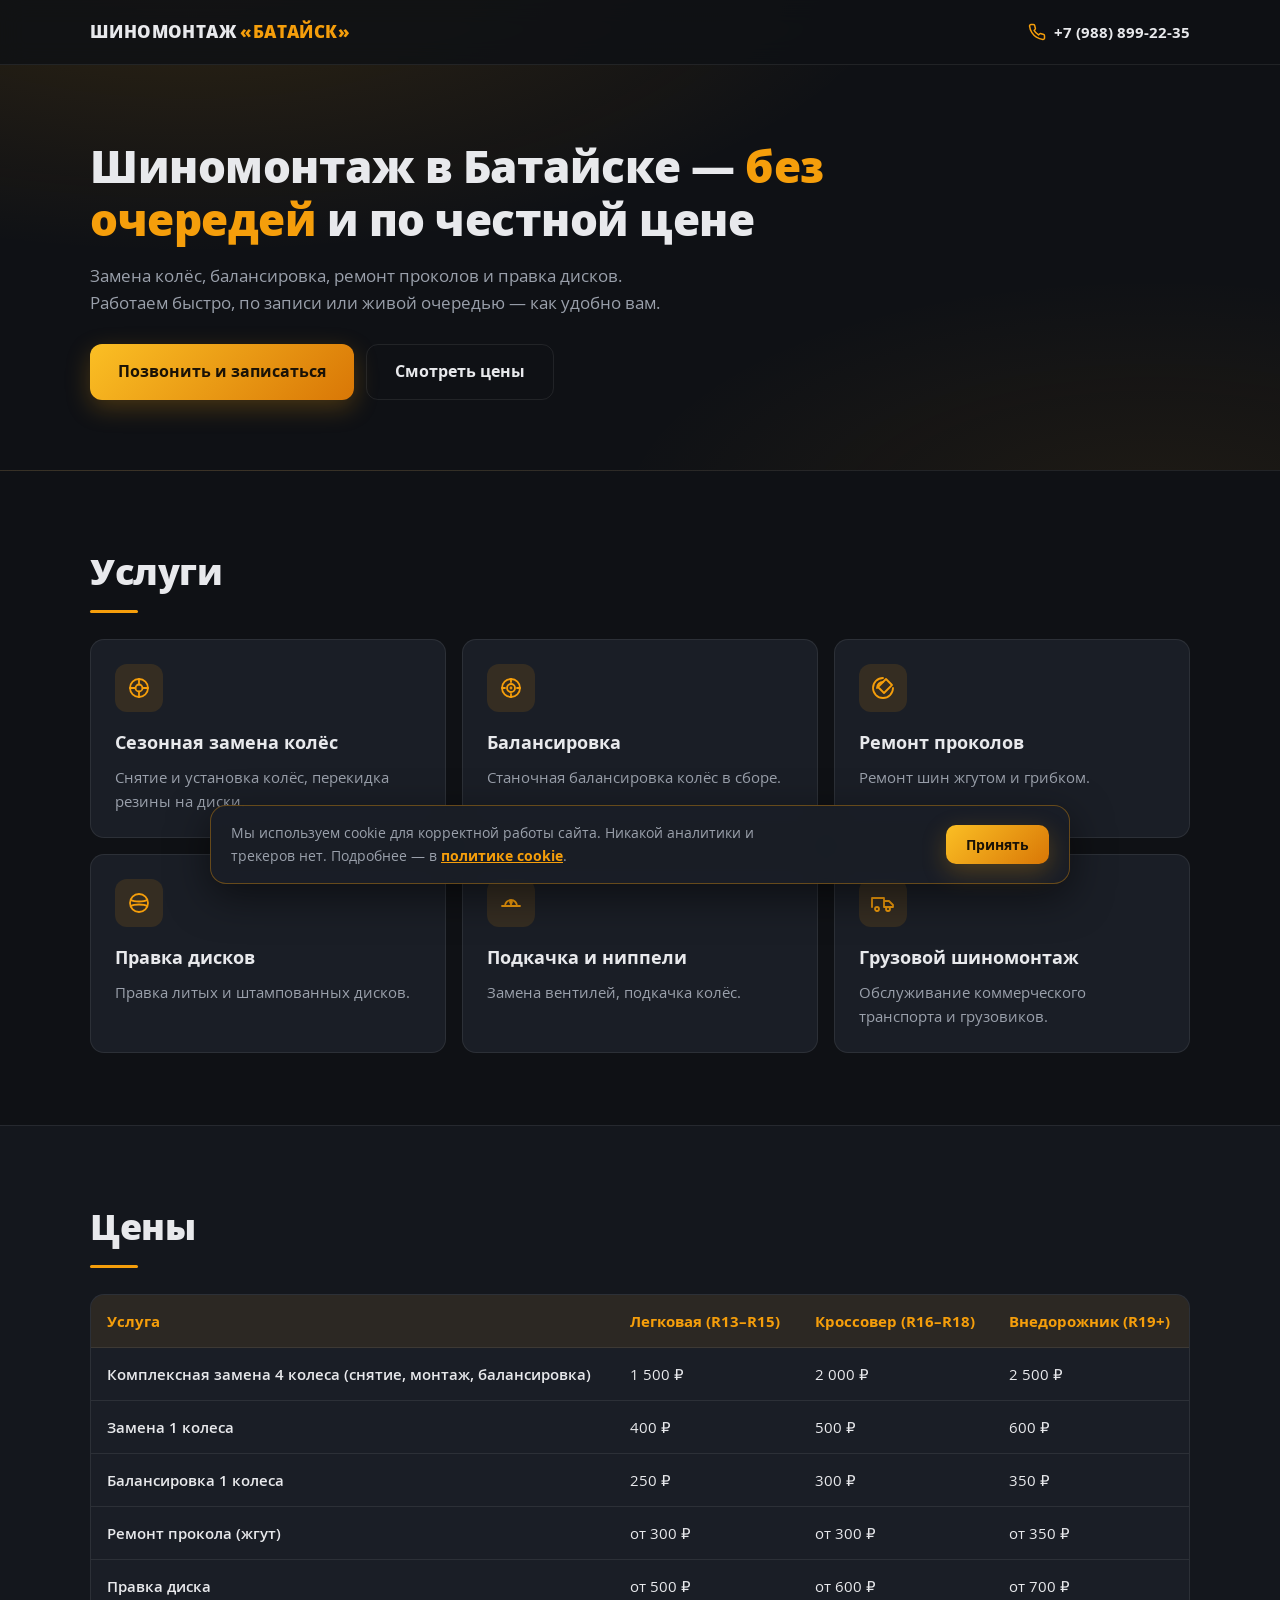
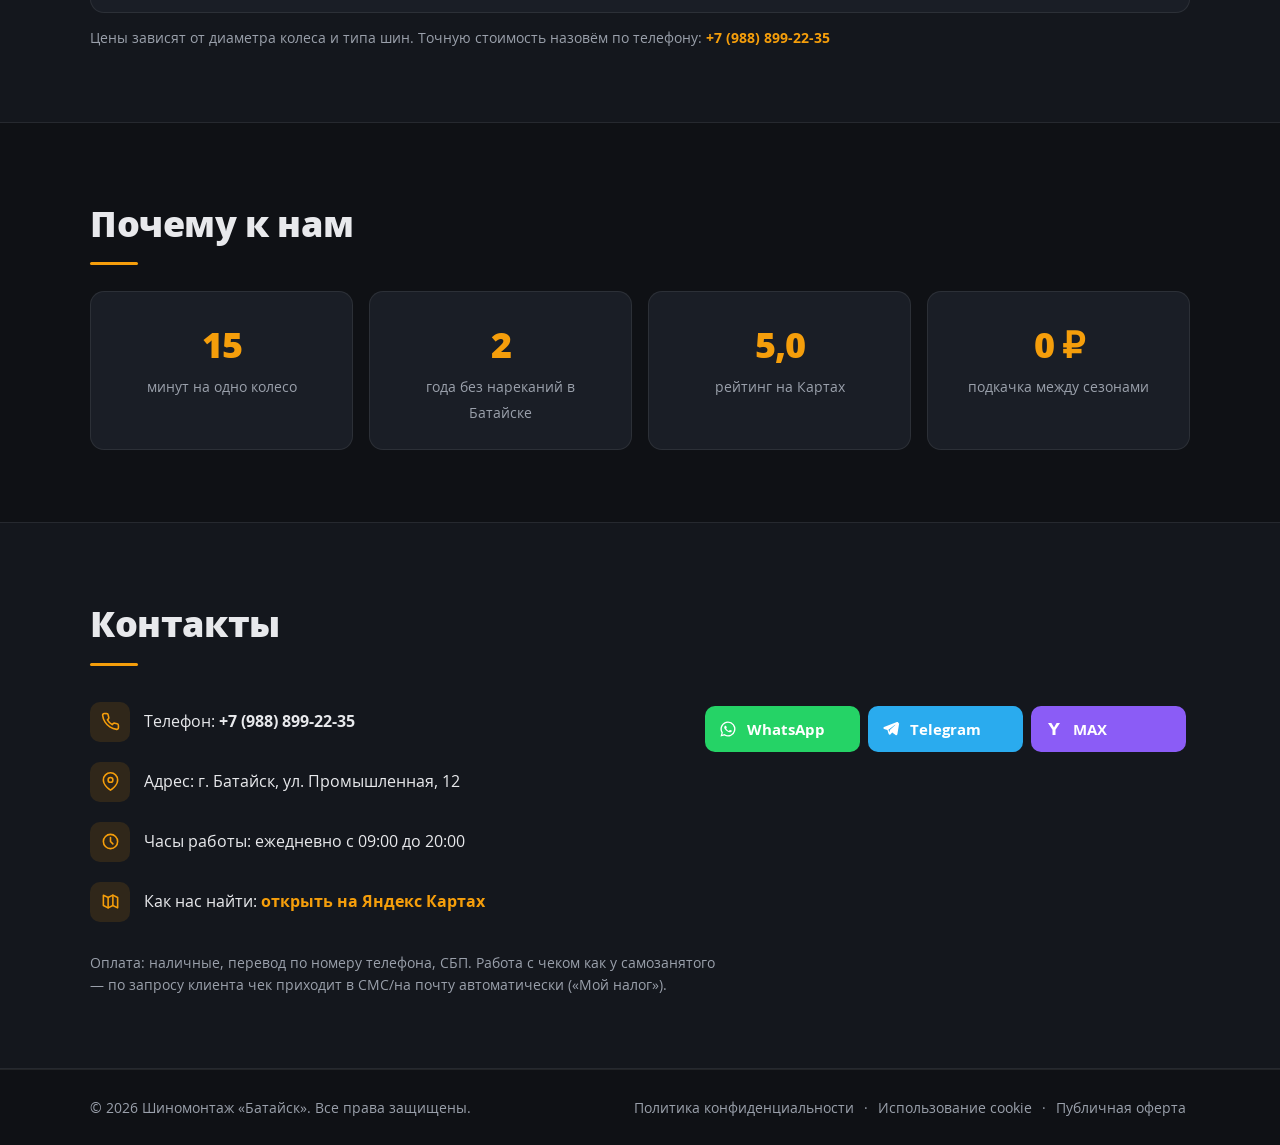
==== index.html @ f0df5c22 "Add files via upload" ====
<!DOCTYPE html>
<html lang="ru">
<head>
<meta charset="UTF-8">
<meta name="viewport" content="width=device-width, initial-scale=1.0">
<meta name="format-detection" content="telephone=no">
<meta name="description" content="Шиномонтаж в Батайске: замена колёс, балансировка, ремонт проколов, правка дисков. Быстро, по записи или живой очередью. +7 (988) 899-22-35">
<title>Шиномонтаж в Батайске — без очередей и по честной цене</title>
<link rel="stylesheet" href="css/style.css">
<link rel="icon" href="img/favicon.svg" type="image/svg+xml">
<link rel="icon" href="img/favicon.ico" sizes="any">
<link rel="apple-touch-icon" href="img/icons/apple-touch-icon.png">
<link rel="manifest" href="site.webmanifest">
<meta name="theme-color" content="#0f1115">
</head>
<body>
<div class="progress" id="progress"></div>

<header class="header">
  <div class="wrap header-inner">
    <button class="burger" id="burger" aria-label="Открыть меню" aria-expanded="false" aria-controls="drawer">
      <span></span><span></span><span></span>
    </button>
    <a class="logo" href="#top">ШИНОМОНТАЖ&nbsp;<span>«БАТАЙСК»</span></a>
    <a class="phone-top" href="tel:+79888992235">
      <svg viewBox="0 0 24 24" width="18" height="18" fill="none" stroke="currentColor" stroke-width="2" stroke-linecap="round" stroke-linejoin="round" aria-hidden="true"><path d="M22 16.92v3a2 2 0 0 1-2.18 2 19.79 19.79 0 0 1-8.63-3.07 19.5 19.5 0 0 1-6-6A19.79 19.79 0 0 1 2.08 4.18 2 2 0 0 1 4.06 2h3a2 2 0 0 1 2 1.72c.13.96.36 1.9.7 2.81a2 2 0 0 1-.45 2.11L8.09 9.91a16 16 0 0 0 6 6l1.27-1.22a2 2 0 0 1 2.11-.45c.91.34 1.85.57 2.81.7A2 2 0 0 1 22 16.92z"/></svg>
      +7 (988) 899-22-35
    </a>
  </div>
</header>

<div class="overlay" id="overlay"></div>
<aside class="drawer" id="drawer" aria-hidden="true">
  <div class="drawer-head">
    <span class="drawer-logo">Меню</span>
    <button class="close-btn" id="closeBtn" aria-label="Закрыть меню">&times;</button>
  </div>
  <nav class="drawer-nav">
    <a href="#services">Услуги</a>
    <a href="#prices">Цены</a>
    <a href="#why">Почему к нам</a>
    <a href="#contacts">Контакты</a>
  </nav>
  <a class="drawer-phone" href="tel:+79888992235">+7 (988) 899-22-35</a>
  <div class="msgr">
    <a class="wa" href="https://wa.me/79888992235" target="_blank" rel="noopener">
      <svg viewBox="0 0 24 24" width="18" height="18" fill="currentColor" aria-hidden="true"><path d="M12 2a10 10 0 0 0-8.6 15.1L2 22l5-1.3A10 10 0 1 0 12 2zm0 18.2c-1.5 0-3-.4-4.3-1.2l-.3-.2-3 .8.8-2.9-.2-.3A8.2 8.2 0 1 1 12 20.2zm4.5-6.1c-.2-.1-1.5-.7-1.7-.8-.2-.1-.4-.1-.5.1-.2.2-.6.8-.8 1-.1.2-.3.2-.5.1a6.7 6.7 0 0 1-3.3-2.9c-.3-.4 0-.5.2-.7l.4-.5c.1-.2.1-.3 0-.5l-.8-1.9c-.2-.5-.4-.4-.6-.4h-.5c-.2 0-.5.1-.7.3-.9.9-1.1 2.2-.2 3.7a12 12 0 0 0 4.5 4.1c1.7.8 2.4.9 3.2.7.5-.1 1.5-.6 1.7-1.2.2-.6.2-1.1.1-1.2 0-.1-.2-.2-.4-.3z"/></svg>
      WhatsApp
    </a>
    <a class="tg" href="https://t.me/username" target="_blank" rel="noopener">
      <svg viewBox="0 0 24 24" width="18" height="18" fill="currentColor" aria-hidden="true"><path d="M21.9 4.4c.3-1.2-.9-2.1-2-1.7L2.7 9.4c-1.2.5-1.1 2.2.1 2.6l4.4 1.4 1.7 5.4c.3 1 1.6 1.3 2.3.5l2.4-2.6 4.5 3.3c.9.7 2.2.2 2.4-.9l2.4-14.7zM8.6 13l8.9-6.7c.2-.1.4.1.2.3l-7.3 6.8-.3 3-1.5-3.4z"/></svg>
      Telegram
    </a>
    <a class="mx" href="https://max.ru/u/XXXXXXXX" target="_blank" rel="noopener">
      <svg viewBox="0 0 24 24" width="18" height="18" fill="currentColor" aria-hidden="true"><path d="M4 4h4.5l3.5 6 3.5-6H20l-6 9v7h-4v-7L4 4z"/></svg>
      MAX
    </a>
  </div>
</aside>

<main id="top">
  <section class="hero">
    <div class="wrap">
      <h1>Шиномонтаж в Батайске — <em>без очередей</em> и по честной цене</h1>
      <p>Замена колёс, балансировка, ремонт проколов и правка дисков. Работаем быстро, по записи или живой очередью — как удобно вам.</p>
      <div class="hero-actions">
        <a class="btn" href="tel:+79888992235">Позвонить и записаться</a>
        <a class="btn btn-ghost" href="#prices">Смотреть цены</a>
      </div>
    </div>
  </section>

  <section class="section" id="services">
    <div class="wrap">
      <h2 class="section-title">Услуги</h2>
      <div class="cards">
        <div class="card reveal">
          <div class="card-icon"><svg viewBox="0 0 24 24" fill="none" stroke="currentColor" stroke-width="1.8" stroke-linecap="round" stroke-linejoin="round"><circle cx="12" cy="12" r="9"/><circle cx="12" cy="12" r="3.5"/><path d="M12 3v5.5M12 15.5V21M3 12h5.5M15.5 12H21"/></svg></div>
          <h3>Сезонная замена колёс</h3>
          <p>Снятие и установка колёс, перекидка резины на диски.</p>
        </div>
        <div class="card reveal">
          <div class="card-icon"><svg viewBox="0 0 24 24" fill="none" stroke="currentColor" stroke-width="1.8" stroke-linecap="round"><circle cx="12" cy="12" r="9"/><circle cx="12" cy="12" r="4"/><circle cx="12" cy="12" r="0.5"/><path d="M12 3v3M12 18v3M3 12h3M18 12h3"/></svg></div>
          <h3>Балансировка</h3>
          <p>Станочная балансировка колёс в сборе.</p>
        </div>
        <div class="card reveal">
          <div class="card-icon"><svg viewBox="0 0 24 24" fill="none" stroke="currentColor" stroke-width="1.8" stroke-linecap="round" stroke-linejoin="round"><path d="M12 2a10 10 0 1 0 10 10"/><path d="M12 6a6 6 0 0 0-6 6"/><path d="M15 3l6 6-8 8-6-6 8-8z"/></svg></div>
          <h3>Ремонт проколов</h3>
          <p>Ремонт шин жгутом и грибком.</p>
        </div>
        <div class="card reveal">
          <div class="card-icon"><svg viewBox="0 0 24 24" fill="none" stroke="currentColor" stroke-width="1.8" stroke-linecap="round" stroke-linejoin="round"><circle cx="12" cy="12" r="9"/><path d="M4 9c3 2 13 2 16 0M4 15c3-2 13-2 16 0"/></svg></div>
          <h3>Правка дисков</h3>
          <p>Правка литых и штампованных дисков.</p>
        </div>
        <div class="card reveal">
          <div class="card-icon"><svg viewBox="0 0 24 24" fill="none" stroke="currentColor" stroke-width="1.8" stroke-linecap="round"><path d="M6 15a6 6 0 1 1 12 0"/><path d="M3 15h18"/><path d="M12 15v-4"/><circle cx="12" cy="11" r="1"/></svg></div>
          <h3>Подкачка и ниппели</h3>
          <p>Замена вентилей, подкачка колёс.</p>
        </div>
        <div class="card reveal">
          <div class="card-icon"><svg viewBox="0 0 24 24" fill="none" stroke="currentColor" stroke-width="1.8" stroke-linecap="round" stroke-linejoin="round"><path d="M1 16V7h12v9M13 10h5l4 4v2h-9"/><circle cx="6" cy="18" r="2"/><circle cx="17" cy="18" r="2"/></svg></div>
          <h3>Грузовой шиномонтаж</h3>
          <p>Обслуживание коммерческого транспорта и грузовиков.</p>
        </div>
      </div>
    </div>
  </section>

  <section class="section section-alt" id="prices">
    <div class="wrap">
      <h2 class="section-title">Цены</h2>
      <div class="table-scroll reveal">
        <table class="price-table">
          <thead>
            <tr><th>Услуга</th><th>Легковая (R13–R15)</th><th>Кроссовер (R16–R18)</th><th>Внедорожник (R19+)</th></tr>
          </thead>
          <tbody>
            <tr><td>Комплексная замена 4 колеса (снятие, монтаж, балансировка)</td><td>1 500 ₽</td><td>2 000 ₽</td><td>2 500 ₽</td></tr>
            <tr><td>Замена 1 колеса</td><td>400 ₽</td><td>500 ₽</td><td>600 ₽</td></tr>
            <tr><td>Балансировка 1 колеса</td><td>250 ₽</td><td>300 ₽</td><td>350 ₽</td></tr>
            <tr><td>Ремонт прокола (жгут)</td><td>от 300 ₽</td><td>от 300 ₽</td><td>от 350 ₽</td></tr>
            <tr><td>Правка диска</td><td>от 500 ₽</td><td>от 600 ₽</td><td>от 700 ₽</td></tr>
          </tbody>
        </table>
      </div>
      <p class="table-note">Цены зависят от диаметра колеса и типа шин. Точную стоимость назовём по телефону: <a href="tel:+79888992235">+7 (988) 899-22-35</a></p>
    </div>
  </section>

  <section class="section" id="why">
    <div class="wrap">
      <h2 class="section-title">Почему к нам</h2>
      <div class="stats">
        <div class="stat reveal"><b>15</b><span>минут на одно колесо</span></div>
        <div class="stat reveal"><b>2</b><span>года без нареканий в Батайске</span></div>
        <div class="stat reveal"><b>5,0</b><span>рейтинг на Картах</span></div>
        <div class="stat reveal"><b>0 ₽</b><span>подкачка между сезонами</span></div>
      </div>
    </div>
  </section>

  <section class="section section-alt" id="contacts">
    <div class="wrap">
      <h2 class="section-title">Контакты</h2>
      <div class="contact-grid">
        <ul class="contact-list reveal">
          <li>
            <span class="ci"><svg viewBox="0 0 24 24" fill="none" stroke="currentColor" stroke-width="2" stroke-linecap="round" stroke-linejoin="round"><path d="M22 16.92v3a2 2 0 0 1-2.18 2 19.79 19.79 0 0 1-8.63-3.07 19.5 19.5 0 0 1-6-6A19.79 19.79 0 0 1 2.08 4.18 2 2 0 0 1 4.06 2h3a2 2 0 0 1 2 1.72c.13.96.36 1.9.7 2.81a2 2 0 0 1-.45 2.11L8.09 9.91a16 16 0 0 0 6 6l1.27-1.22a2 2 0 0 1 2.11-.45c.91.34 1.85.57 2.81.7A2 2 0 0 1 22 16.92z"/></svg></span>
            <span>Телефон: <a href="tel:+79888992235"><b>+7 (988) 899-22-35</b></a></span>
          </li>
          <li>
            <span class="ci"><svg viewBox="0 0 24 24" fill="none" stroke="currentColor" stroke-width="2" stroke-linecap="round" stroke-linejoin="round"><path d="M21 10c0 7-9 13-9 13S3 17 3 10a9 9 0 0 1 18 0z"/><circle cx="12" cy="10" r="3"/></svg></span>
            <span>Адрес: г. Батайск, ул. Промышленная, 12</span>
          </li>
          <li>
            <span class="ci"><svg viewBox="0 0 24 24" fill="none" stroke="currentColor" stroke-width="2" stroke-linecap="round" stroke-linejoin="round"><circle cx="12" cy="12" r="9"/><path d="M12 7v5l3 3"/></svg></span>
            <span>Часы работы: ежедневно с 09:00 до 20:00</span>
          </li>
          <li>
            <span class="ci"><svg viewBox="0 0 24 24" fill="none" stroke="currentColor" stroke-width="2" stroke-linecap="round" stroke-linejoin="round"><path d="M9 20l-6-3V4l6 3 6-3 6 3v13l-6-3-6 3z"/><path d="M9 7v13M15 4v13"/></svg></span>
            <span>Как нас найти: <a class="link" href="https://yandex.ru/maps/-/CXvh784Z" target="_blank" rel="noopener">открыть на Яндекс Картах</a></span>
          </li>
        </ul>
        <div class="msgr msgr-contacts reveal">
          <a class="wa" href="https://wa.me/79888992235" target="_blank" rel="noopener">
            <svg viewBox="0 0 24 24" width="18" height="18" fill="currentColor" aria-hidden="true"><path d="M12 2a10 10 0 0 0-8.6 15.1L2 22l5-1.3A10 10 0 1 0 12 2zm0 18.2c-1.5 0-3-.4-4.3-1.2l-.3-.2-3 .8.8-2.9-.2-.3A8.2 8.2 0 1 1 12 20.2zm4.5-6.1c-.2-.1-1.5-.7-1.7-.8-.2-.1-.4-.1-.5.1-.2.2-.6.8-.8 1-.1.2-.3.2-.5.1a6.7 6.7 0 0 1-3.3-2.9c-.3-.4 0-.5.2-.7l.4-.5c.1-.2.1-.3 0-.5l-.8-1.9c-.2-.5-.4-.4-.6-.4h-.5c-.2 0-.5.1-.7.3-.9.9-1.1 2.2-.2 3.7a12 12 0 0 0 4.5 4.1c1.7.8 2.4.9 3.2.7.5-.1 1.5-.6 1.7-1.2.2-.6.2-1.1.1-1.2 0-.1-.2-.2-.4-.3z"/></svg>
            WhatsApp
          </a>
          <a class="tg" href="https://t.me/username" target="_blank" rel="noopener">
            <svg viewBox="0 0 24 24" width="18" height="18" fill="currentColor" aria-hidden="true"><path d="M21.9 4.4c.3-1.2-.9-2.1-2-1.7L2.7 9.4c-1.2.5-1.1 2.2.1 2.6l4.4 1.4 1.7 5.4c.3 1 1.6 1.3 2.3.5l2.4-2.6 4.5 3.3c.9.7 2.2.2 2.4-.9l2.4-14.7zM8.6 13l8.9-6.7c.2-.1.4.1.2.3l-7.3 6.8-.3 3-1.5-3.4z"/></svg>
            Telegram
          </a>
          <a class="mx" href="https://max.ru/u/XXXXXXXX" target="_blank" rel="noopener">
            <svg viewBox="0 0 24 24" width="18" height="18" fill="currentColor" aria-hidden="true"><path d="M4 4h4.5l3.5 6 3.5-6H20l-6 9v7h-4v-7L4 4z"/></svg>
            MAX
          </a>
        </div>
      </div>
      <p class="pay-note">Оплата: наличные, перевод по номеру телефона, СБП. Работа с чеком как у самозанятого — по запросу клиента чек приходит в СМС/на почту автоматически («Мой налог»).</p>
    </div>
  </section>
</main>

<footer class="footer">
  <div class="wrap">
    <p>© <span id="year">2026</span> Шиномонтаж «Батайск». Все права защищены.</p>
    <nav class="legal">
      <button type="button" data-modal="modalPolicy">Политика конфиденциальности</button>
      <span aria-hidden="true">·</span>
      <button type="button" data-modal="modalCookie">Использование cookie</button>
      <span aria-hidden="true">·</span>
      <button type="button" data-modal="modalOffer">Публичная оферта</button>
    </nav>
  </div>
</footer>

<!-- COOKIE BANNER -->
<div class="cookie" id="cookieBanner" role="dialog" aria-label="Использование cookie" hidden>
  <p>Мы используем cookie для корректной работы сайта. Никакой аналитики и трекеров нет. Подробнее — в <button type="button" class="cookie-link" data-modal="modalCookie">политике cookie</button>.</p>
  <div class="cookie-actions">
    <button type="button" class="btn btn-small" id="cookieAccept">Принять</button>
  </div>
</div>

<!-- MODALS -->
<div class="modal" id="modalPolicy" role="dialog" aria-modal="true" aria-labelledby="policyTitle" hidden>
  <div class="modal-box">
    <button class="modal-close" aria-label="Закрыть">&times;</button>
    <h3 id="policyTitle">Политика конфиденциальности</h3>
    <div class="doc">
      <p><b>1. Общие положения.</b> Настоящая Политика определяет порядок обработки персональных данных на сайте шиномонтажа «Батайск» в соответствии с Федеральным законом от 27.07.2006 № 152-ФЗ «О персональных данных».</p>
      <p><b>2. Оператор.</b> Индивидуальный предприниматель (самозанятый) — владелец шиномонтажа «Батайск». Контактный телефон: +7 (988) 899-22-35. Реквизиты (ФИО, ИНН) уточняются у оператора по телефону.</p>
      <p><b>3. Состав данных.</b> Сайт не содержит форм сбора персональных данных и не использует системы аналитики. Обработка данных возникает только при обращении пользователя по телефону или в мессенджерах (WhatsApp, Telegram, MAX). При обращении могут обрабатываться: имя, номер телефона и содержание обращения.</p>
      <p><b>4. Цели обработки.</b> Консультирование по услугам и ценам, запись на обслуживание, исполнение договора об оказания услуг.</p>
      <p><b>5. Правовые основания.</b> Согласие субъекта персональных данных, выраженное путём обращения к оператору; требования законодательства РФ.</p>
      <p><b>6. Сроки обработки.</b> Данные обрабатываются до достижения целей обработки либо до отзыва согласия субъектом.</p>
      <p><b>7. Права субъекта.</b> Вы вправе запросить сведения об обработке ваших данных, требовать их уточнения, блокирования или уничтожения, а также отозвать согласие, позвонив по указанному телефону.</p>
      <p><b>8. Изменения.</b> Оператор вправе изменять Политику. Актуальная редакция всегда размещена на данной странице.</p>
    </div>
  </div>
</div>

<div class="modal" id="modalCookie" role="dialog" aria-modal="true" aria-labelledby="cookieTitle" hidden>
  <div class="modal-box">
    <button class="modal-close" aria-label="Закрыть">&times;</button>
    <h3 id="cookieTitle">Использование файлов Cookie</h3>
    <div class="doc">
      <p><b>1. Что такое cookie.</b> Cookie — небольшие текстовые файлы, которые сохраняются в браузере при посещении сайта и позволяют ему корректно работать и запоминать ваши настройки.</p>
      <p><b>2. Какие cookie использует сайт.</b> Сайт использует только строго необходимые (технические) данные: факт вашего согласия на использование cookie сохраняется в localStorage браузера, чтобы баннер согласия больше не показывался. Никакой аналитики, рекламных и сторонних трекеров на сайте нет.</p>
      <p><b>3. Как отключить.</b> Вы можете очистить данные сайта в настройках браузера — после этого баннер появится снова. Отключение технических данных не влияет на работу сайта, но баннер согласия будет показываться при каждом визите.</p>
      <p><b>4. Изменения.</b> Оператор вправе изменять настоящую политику. Актуальная редакция всегда размещена на данной странице.</p>
    </div>
  </div>
</div>

<div class="modal" id="modalOffer" role="dialog" aria-modal="true" aria-labelledby="offerTitle" hidden>
  <div class="modal-box">
    <button class="modal-close" aria-label="Закрыть">&times;</button>
    <h3 id="offerTitle">Публичная оферта на оказание услуг шиномонтажа</h3>
    <div class="doc">
      <p><b>1. Предмет.</b> Настоящая публичная оферта определяет условия оказания услуг шиномонтажа (замена колёс, балансировка, ремонт шин, правка дисков и сопутствующие работы) владельцем шиномонтажа «Батайск» (далее — Исполнитель) любому обратившемуся физическому или юридическому лицу (далее — Заказчик).</p>
      <p><b>2. Акцепт.</b> Оформление заказа устно или передача автомобиля на работы означает полное и безоговорочное принятие условий настоящей оферты.</p>
      <p><b>3. Порядок оказания услуг.</b> Работы выполняются по предварительной записи или в порядке живой очереди в часы работы пункта: ежедневно с 09:00 до 20:00 по адресу г. Батайск, ул. Промышленная, 12.</p>
      <p><b>4. Цена и оплата.</b> Стоимость услуг определяется действующим прейскурантом, размещённым на сайте, и озвучивается перед началом работ. Оплата — наличными, переводом по номеру телефона или через СБП. Исполнитель является плательщиком налога на профессиональный доход; по запросу Заказчика чек направляется в СМС или на электронную почту автоматически (сервис «Мой налог»).</p>
      <p><b>5. Гарантия.</b> Исполнитель гарантирует качество выполненных работ до конца текущего сезона эксплуатации шин. Гарантия не распространяется на шины и диски с заводскими или эксплуатационными дефектами, а также на случаи нарушения Заказчиком правил эксплуатации.</p>
      <p><b>6. Ограничения ответственности.</b> Исполнитель не несёт ответственности за состояние шин и дисков, скрытые дефекты которых не могли быть выявлены при визуальном осмотре. Автомобиль и имущество Заказчика на время работ остаются под его ответственностью.</p>
      <p><b>7. Реквизиты.</b> ФИО и ИНН Исполнителя: ________________ / ________________. Телефон: +7 (988) 899-22-35. Адрес: г. Батайск, ул. Промышленная, 12.</p>
    </div>
  </div>
</div>

<script src="js/script.js"></script>
</body>
</html>
---- css/style.css ----
/* ================= ШРИФТЫ ================= */
@font-face { font-family: 'Open Sans'; src: url('../fonts/OpenSans-Light.woff2') format('woff2'); font-weight: 300; font-style: normal; font-display: swap; }
@font-face { font-family: 'Open Sans'; src: url('../fonts/OpenSans-Regular.woff2') format('woff2'); font-weight: 400; font-style: normal; font-display: swap; }
@font-face { font-family: 'Open Sans'; src: url('../fonts/OpenSans-Medium.woff2') format('woff2'); font-weight: 500; font-style: normal; font-display: swap; }
@font-face { font-family: 'Open Sans'; src: url('../fonts/OpenSans-SemiBold.woff2') format('woff2'); font-weight: 600; font-style: normal; font-display: swap; }
@font-face { font-family: 'Open Sans'; src: url('../fonts/OpenSans-Bold.woff2') format('woff2'); font-weight: 700; font-style: normal; font-display: swap; }
@font-face { font-family: 'Open Sans'; src: url('../fonts/OpenSans-ExtraBold.woff2') format('woff2'); font-weight: 800; font-style: normal; font-display: swap; }

/* ================= БАЗА ================= */
:root {
  --accent: #f59e0b;
  --accent-dark: #d97706;
  --accent-soft: rgba(245, 158, 11, 0.12);
  --bg: #0f1115;
  --bg-2: #14171d;
  --card: #1a1e26;
  --card-hover: #1f242e;
  --text: #e8e9ec;
  --muted: #9aa0ab;
  --line: rgba(255, 255, 255, 0.08);
  --wa: #25d366;
  --tg: #2aabee;
  --mx: #8b5cf6;
  --radius: 14px;
  --transition: 0.3s ease;
}
* { margin: 0; padding: 0; box-sizing: border-box; -webkit-tap-highlight-color: transparent; }
html { -webkit-text-size-adjust: 100%; scroll-behavior: smooth; scroll-padding-top: 80px; }
@media (prefers-reduced-motion: reduce) { html { scroll-behavior: auto; } * { transition: none !important; animation: none !important; } }
body {
  font-family: 'Open Sans', -apple-system, 'Segoe UI', Roboto, Arial, sans-serif;
  background: var(--bg);
  color: var(--text);
  line-height: 1.6;
  overflow-x: hidden;
}
body.locked { overflow: hidden; }
a { color: inherit; text-decoration: none; transition: color var(--transition); }
ul { list-style: none; }
button { font-family: inherit; cursor: pointer; border: none; background: none; color: inherit; }
.wrap { max-width: 1140px; margin: 0 auto; padding: 0 20px; }
section { padding: 56px 0; }
.section-alt { background: var(--bg-2); border-top: 1px solid var(--line); border-bottom: 1px solid var(--line); }
h2 { font-size: clamp(26px, 4vw, 36px); font-weight: 800; letter-spacing: -0.4px; margin-bottom: 26px; }
h2::after { content: ""; display: block; width: 48px; height: 3px; background: var(--accent); margin-top: 10px; border-radius: 2px; }

/* прогресс скролла */
.progress { position: fixed; top: 0; left: 0; height: 3px; width: 0; background: linear-gradient(90deg, var(--accent-dark), var(--accent)); z-index: 1200; }

/* ================= ШАПКА ================= */
.header { position: fixed; top: 0; left: 0; width: 100%; z-index: 500; background: rgba(15, 17, 21, 0.85); -webkit-backdrop-filter: blur(12px); backdrop-filter: blur(12px); border-bottom: 1px solid var(--line); }
.header-inner { display: flex; align-items: center; gap: 14px; height: 64px; }
.logo { font-weight: 800; font-size: 17px; letter-spacing: 0.4px; white-space: nowrap; }
.logo span { color: var(--accent); }
.phone-top { margin-left: auto; display: inline-flex; align-items: center; gap: 8px; font-weight: 700; font-size: 15px; color: var(--text); white-space: nowrap; }
.phone-top:hover { color: var(--accent); }
.phone-top svg { color: var(--accent); }

/* burger */
.burger { display: flex; flex-direction: column; justify-content: center; gap: 5px; width: 40px; height: 40px; flex: none; }
.burger span { display: block; height: 2px; width: 22px; background: var(--text); border-radius: 2px; transition: transform 0.25s ease, opacity 0.25s ease; }
.burger.open span:nth-child(1) { transform: translateY(7px) rotate(45deg); }
.burger.open span:nth-child(2) { opacity: 0; }
.burger.open span:nth-child(3) { transform: translateY(-7px) rotate(-45deg); }

/* ================= DRAWER ================= */
.overlay { position: fixed; inset: 0; background: rgba(0, 0, 0, 0.6); opacity: 0; visibility: hidden; transition: opacity 0.25s ease; z-index: 900; }
.overlay.show { opacity: 1; visibility: visible; }
.drawer { position: fixed; top: 0; left: 0; height: 100%; width: 300px; max-width: 86vw; background: var(--bg-2); border-right: 1px solid var(--line); transform: translateX(-100%); transition: transform 0.28s ease; z-index: 1000; padding: 20px; overflow-y: auto; }
.drawer.show { transform: translateX(0); }
.drawer-head { display: flex; justify-content: space-between; align-items: center; margin-bottom: 20px; }
.drawer-logo { font-weight: 800; letter-spacing: 0.4px; }
.close-btn { font-size: 28px; line-height: 1; color: var(--muted); padding: 2px 8px; border-radius: 8px; }
.close-btn:hover { color: var(--accent); }
.drawer-nav a { display: block; padding: 12px 12px; border-radius: 10px; font-size: 16px; font-weight: 600; color: var(--text); }
.drawer-nav a:hover { background: var(--accent-soft); color: var(--accent); }
.drawer-phone { display: block; margin: 18px 12px 6px; font-weight: 800; font-size: 18px; }
.msgr { display: grid; gap: 8px; margin: 14px 4px 0; }
.msgr a { display: flex; align-items: center; gap: 10px; padding: 11px 14px; border-radius: 10px; color: #fff; font-weight: 700; font-size: 15px; transition: filter var(--transition); }
.msgr .wa { background: var(--wa); }
.msgr .tg { background: var(--tg); }
.msgr .mx { background: var(--mx); }
.msgr a:hover { filter: brightness(1.12); }

/* ================= HERO ================= */
.hero { padding: 140px 0 70px; background: radial-gradient(1200px 500px at 15% -10%, rgba(245, 158, 11, 0.14), transparent 60%), radial-gradient(900px 400px at 90% 110%, rgba(245, 158, 11, 0.07), transparent 60%), var(--bg); border-bottom: 1px solid var(--line); }
.hero h1 { font-size: clamp(28px, 5vw, 44px); font-weight: 800; letter-spacing: -0.5px; line-height: 1.2; max-width: 760px; }
.hero h1 em { color: var(--accent); font-style: normal; }
.hero p { max-width: 580px; color: var(--muted); margin: 16px 0 28px; font-size: 17px; }
.hero-actions { display: flex; gap: 12px; flex-wrap: wrap; }
.btn { display: inline-flex; align-items: center; justify-content: center; gap: 10px; padding: 14px 28px; border-radius: 12px; font-weight: 700; font-size: 16px; background: linear-gradient(135deg, #fbbf24, var(--accent-dark)); color: #1a1206; box-shadow: 0 8px 24px rgba(245, 158, 11, 0.25); transition: transform var(--transition), box-shadow var(--transition), filter var(--transition); }
.btn:hover { filter: brightness(1.08); transform: translateY(-2px); }
.btn-ghost { background: transparent; color: var(--text); border: 1px solid var(--line); box-shadow: none; }
.btn-ghost:hover { border-color: var(--accent); color: var(--accent); }
.btn-small { padding: 10px 20px; font-size: 14px; border-radius: 10px; }

/* ================= КАРТОЧКИ ================= */
.cards { display: grid; grid-template-columns: repeat(auto-fit, minmax(260px, 1fr)); gap: 16px; }
@supports not (display: grid) { .cards { display: flex; flex-wrap: wrap; } .card { flex: 1 1 260px; } }
.card { background: var(--card); border: 1px solid var(--line); border-radius: var(--radius); padding: 24px; transition: transform var(--transition), border-color var(--transition), background var(--transition); }
.card:hover { transform: translateY(-4px); border-color: rgba(245, 158, 11, 0.4); background: var(--card-hover); }
.card-icon { width: 48px; height: 48px; display: flex; align-items: center; justify-content: center; border-radius: 12px; background: var(--accent-soft); color: var(--accent); margin-bottom: 16px; }
.card-icon svg { width: 24px; height: 24px; }
.card h3 { font-size: 18px; font-weight: 700; margin-bottom: 8px; }
.card p { color: var(--muted); font-size: 15px; }

/* ================= ТАБЛИЦА ================= */
.table-scroll { overflow-x: auto; -webkit-overflow-scrolling: touch; border: 1px solid var(--line); border-radius: var(--radius); background: var(--card); }
.price-table { width: 100%; min-width: 640px; border-collapse: collapse; font-size: 15px; }
.price-table th, .price-table td { padding: 14px 16px; text-align: left; border-bottom: 1px solid var(--line); }
.price-table thead th { background: rgba(245, 158, 11, 0.08); color: var(--accent); font-weight: 700; white-space: nowrap; }
.price-table tbody td:first-child { color: var(--text); font-weight: 600; }
.price-table tbody tr:last-child td { border-bottom: none; }
.price-table tbody tr:hover td { background: rgba(255, 255, 255, 0.02); }
.table-note { margin-top: 14px; color: var(--muted); font-size: 14px; }
.table-note a { color: var(--accent); font-weight: 700; }

/* ================= СТАТИСТИКА ================= */
.stats { display: grid; grid-template-columns: repeat(auto-fit, minmax(200px, 1fr)); gap: 16px; }
.stat { background: var(--card); border: 1px solid var(--line); border-radius: var(--radius); padding: 24px; text-align: center; }
.stat b { display: block; font-size: 36px; font-weight: 800; color: var(--accent); letter-spacing: -1px; }
.stat span { color: var(--muted); font-size: 14px; }

/* ================= КОНТАКТЫ ================= */
.contact-grid { display: grid; grid-template-columns: 1fr; gap: 24px; align-items: start; }
.contact-list li { display: flex; align-items: center; gap: 14px; padding: 10px 0; color: var(--text); }
.ci { width: 40px; height: 40px; flex: none; display: flex; align-items: center; justify-content: center; border-radius: 10px; background: var(--accent-soft); color: var(--accent); }
.ci svg { width: 19px; height: 19px; }
.link { color: var(--accent); font-weight: 700; }
.link:hover { text-decoration: underline; }
.msgr-contacts { grid-template-columns: 1fr; max-width: 380px; }
.pay-note { margin-top: 20px; color: var(--muted); font-size: 14px; max-width: 640px; }

/* ================= ПОДВАЛ ================= */
.footer { border-top: 1px solid var(--line); padding: 26px 0; color: var(--muted); font-size: 14px; }
.footer .wrap { display: flex; flex-wrap: wrap; gap: 12px; align-items: center; justify-content: space-between; }
.legal { display: flex; flex-wrap: wrap; gap: 6px; align-items: center; }
.legal button { color: var(--muted); font-size: 14px; padding: 2px 4px; }
.legal button:hover { color: var(--accent); }

/* ================= COOKIE ================= */
.cookie { position: fixed; left: 16px; right: 16px; bottom: 16px; z-index: 1100; display: flex; flex-wrap: wrap; gap: 14px; align-items: center; justify-content: space-between; max-width: 860px; margin: 0 auto; padding: 16px 20px; background: rgba(26, 30, 38, 0.95); -webkit-backdrop-filter: blur(12px); backdrop-filter: blur(12px); border: 1px solid rgba(245, 158, 11, 0.35); border-radius: 16px; box-shadow: 0 12px 40px rgba(0, 0, 0, 0.5); animation: cookieIn 0.4s ease; }
.cookie[hidden] { display: none; }
@keyframes cookieIn { from { opacity: 0; transform: translateY(24px); } to { opacity: 1; transform: translateY(0); } }
.cookie p { font-size: 14px; color: var(--muted); max-width: 560px; }
.cookie-link { color: var(--accent); font-weight: 700; font-size: 14px; text-decoration: underline; }

/* ================= МОДАЛКИ ================= */
.modal { position: fixed; inset: 0; z-index: 1300; display: flex; align-items: center; justify-content: center; padding: 20px; background: rgba(0, 0, 0, 0.7); -webkit-backdrop-filter: blur(4px); backdrop-filter: blur(4px); }
.modal[hidden] { display: none; }
.modal-box { position: relative; width: 100%; max-width: 720px; max-height: 82vh; overflow-y: auto; background: var(--bg-2); border: 1px solid var(--line); border-radius: 18px; padding: 28px; box-shadow: 0 24px 80px rgba(0, 0, 0, 0.6); }
.modal-box h3 { font-size: 20px; font-weight: 800; margin-bottom: 16px; padding-right: 40px; }
.modal-close { position: absolute; top: 16px; right: 16px; font-size: 28px; line-height: 1; color: var(--muted); padding: 4px 10px; border-radius: 8px; }
.modal-close:hover { color: var(--accent); background: var(--accent-soft); }
.doc p { color: var(--muted); font-size: 14.5px; margin-bottom: 12px; }
.doc b { color: var(--text); }

/* ================= REVEAL ================= */
.js .reveal { opacity: 0; transform: translateY(24px); transition: opacity 0.6s ease-out, transform 0.6s cubic-bezier(0.4, 0, 0.2, 1); }
.js .reveal.active { opacity: 1; transform: translateY(0); }
@media (prefers-reduced-motion: reduce) { .js .reveal { opacity: 1; transform: none; } }

/* ================= АДАПТИВ ================= */
@media (min-width: 640px) {
  .contact-grid { grid-template-columns: 1.2fr 1fr; }
  .msgr-contacts { max-width: none; }
  .cookie { left: 50%; right: auto; transform: translateX(-50%); width: calc(100% - 32px); }
  @keyframes cookieIn { from { opacity: 0; transform: translateX(-50%) translateY(24px); } to { opacity: 1; transform: translateX(-50%) translateY(0); } }
}
@media (min-width: 1024px) {
  .burger { display: none; }
  section { padding: 72px 0; }
  .cards { grid-template-columns: repeat(3, 1fr); }
  .stats { grid-template-columns: repeat(4, 1fr); }
  .msgr-contacts { grid-template-columns: repeat(3, 1fr); }
}
@media (min-width: 1440px) {
  .wrap { max-width: 1240px; }
}
@media (max-width: 1023px) {
  .phone-top { font-size: 14px; }
}
@media (max-width: 480px) {
  .phone-top { font-size: 0; gap: 0; }
  .phone-top svg { width: 22px; height: 22px; }
  .logo { font-size: 15px; }
  .modal-box { padding: 20px; }
}
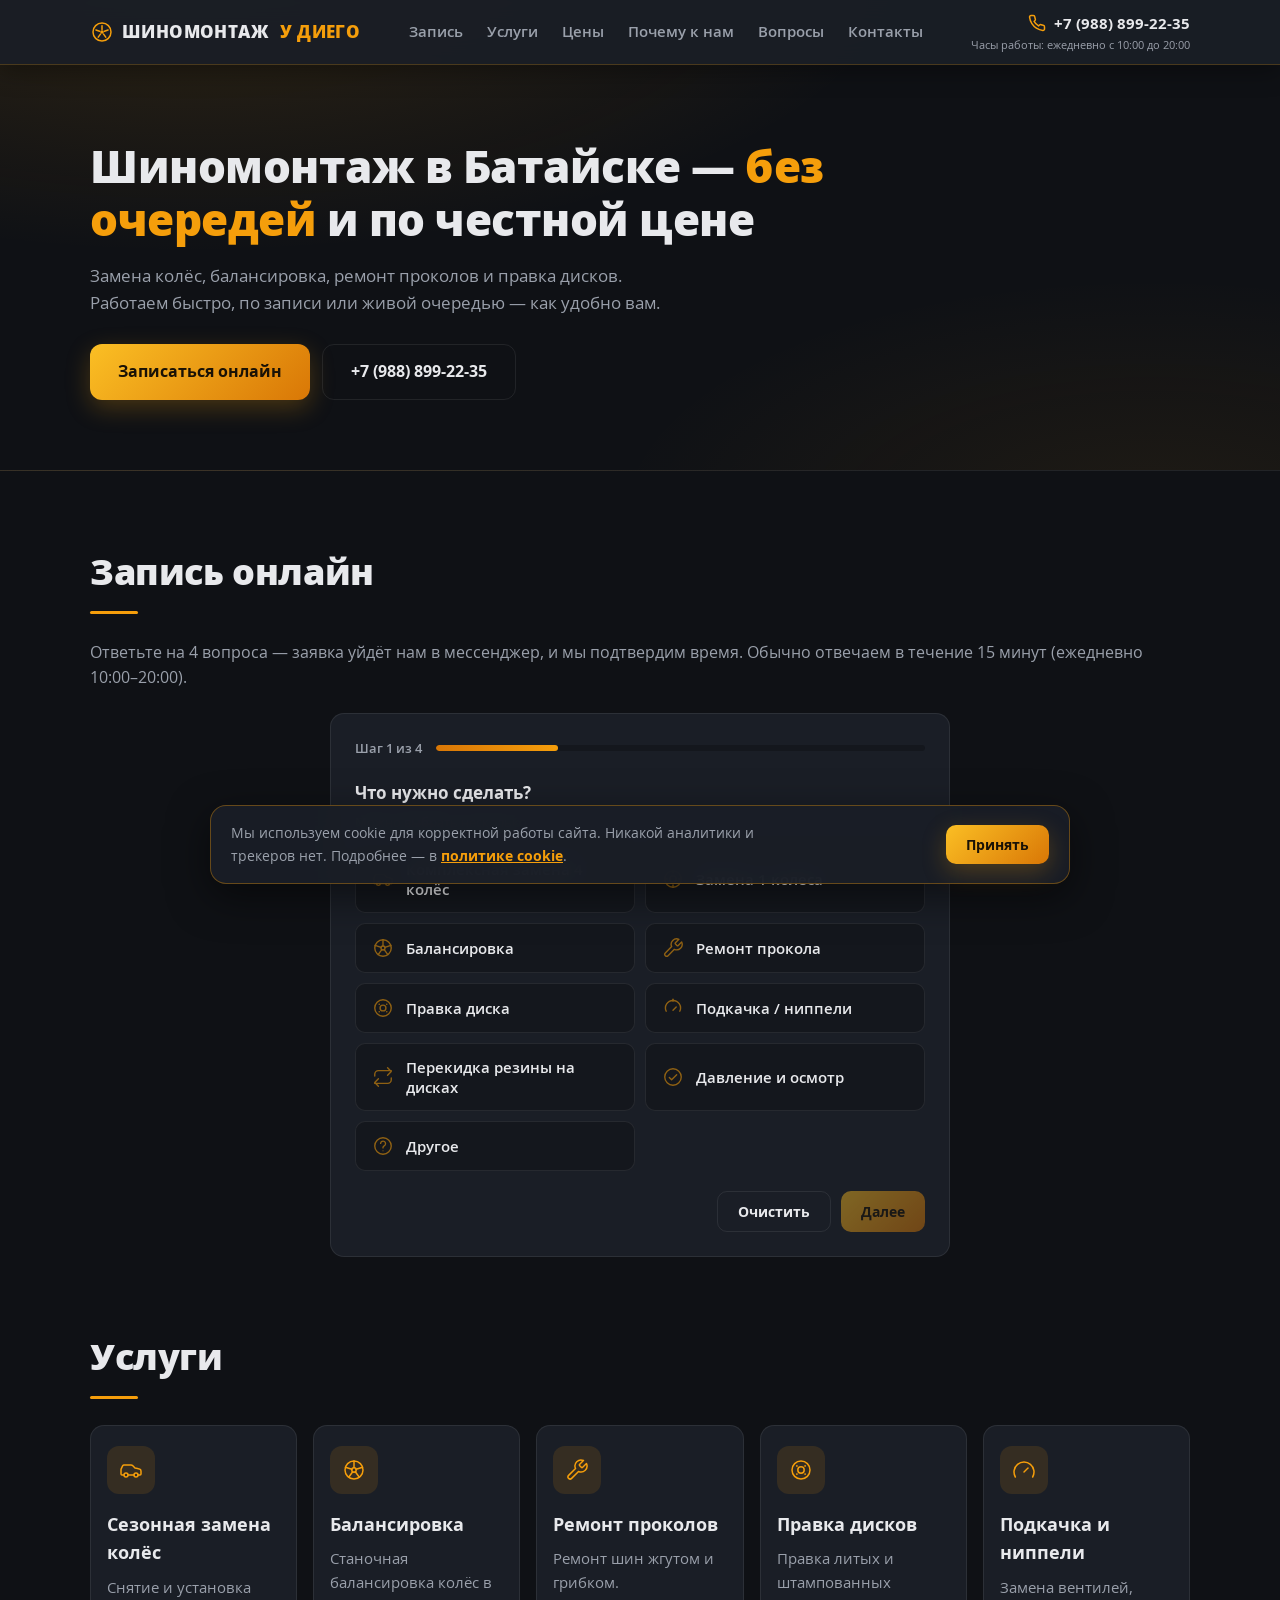
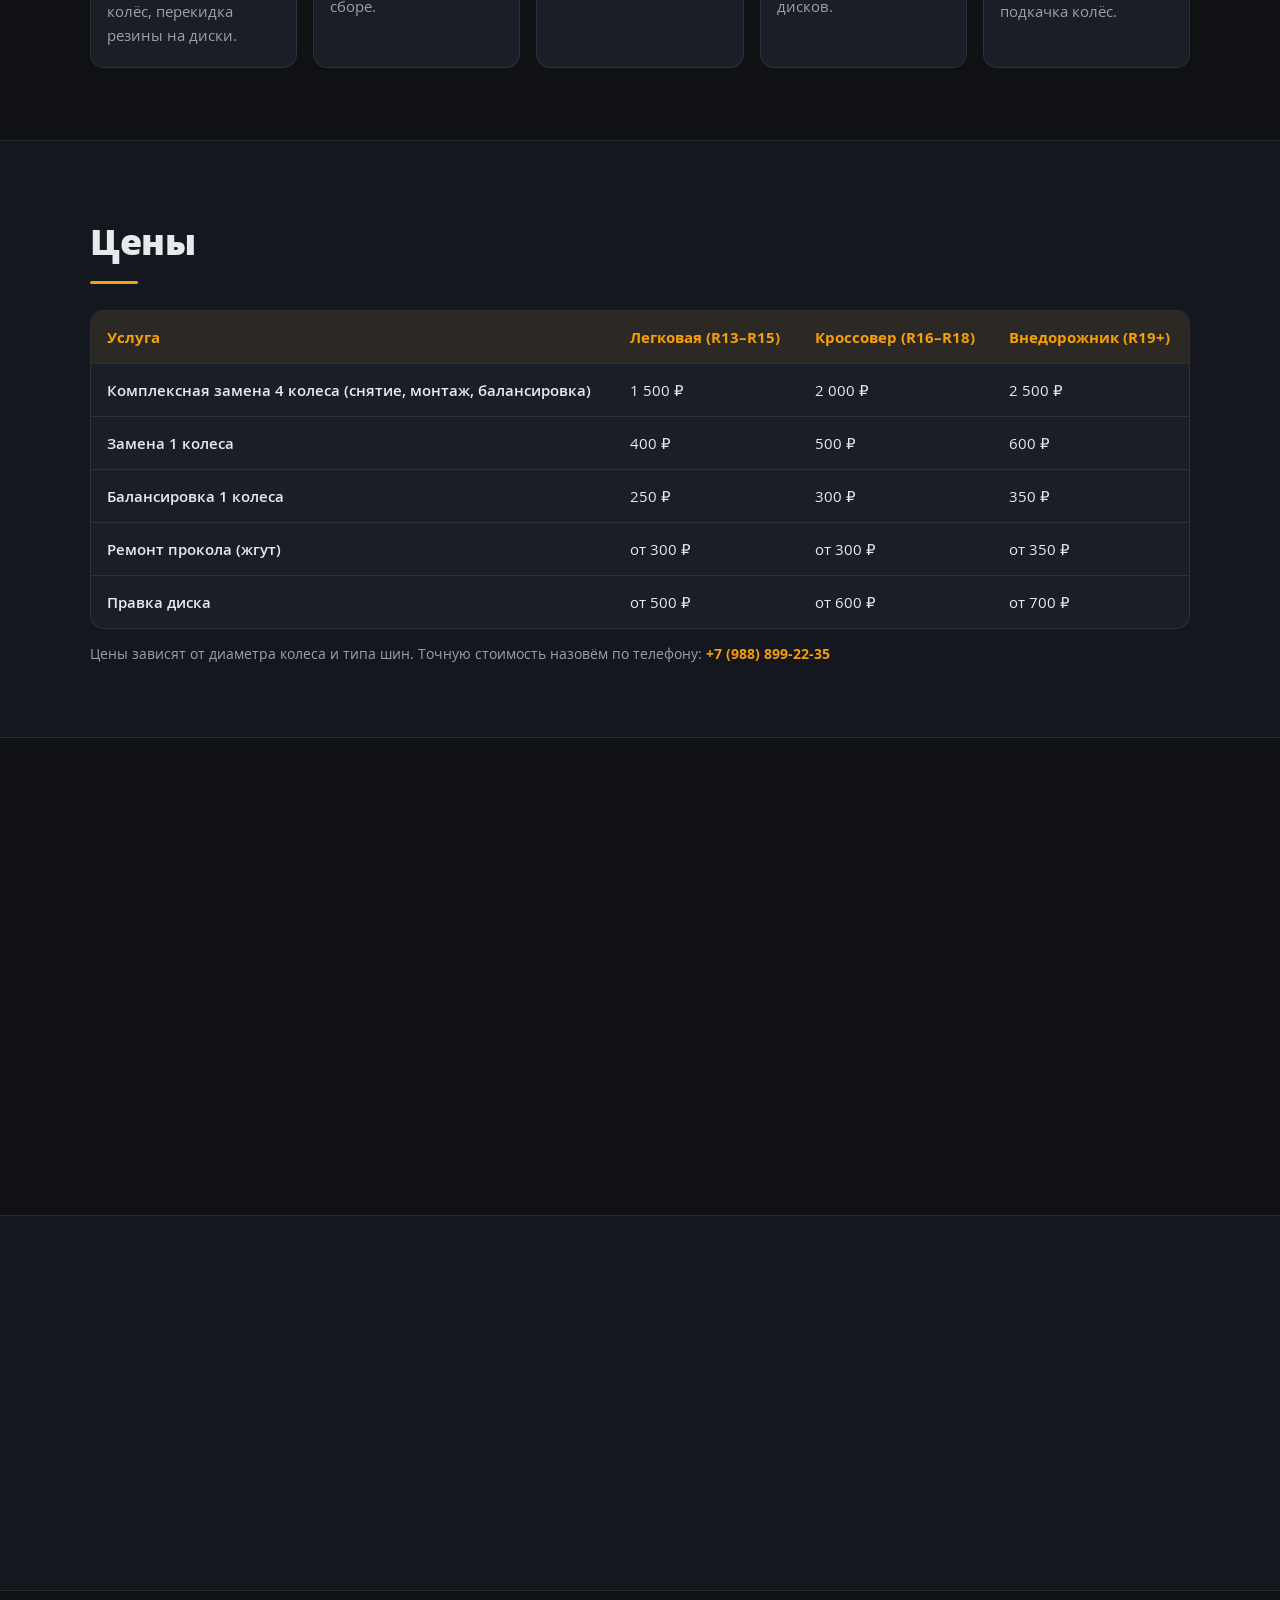
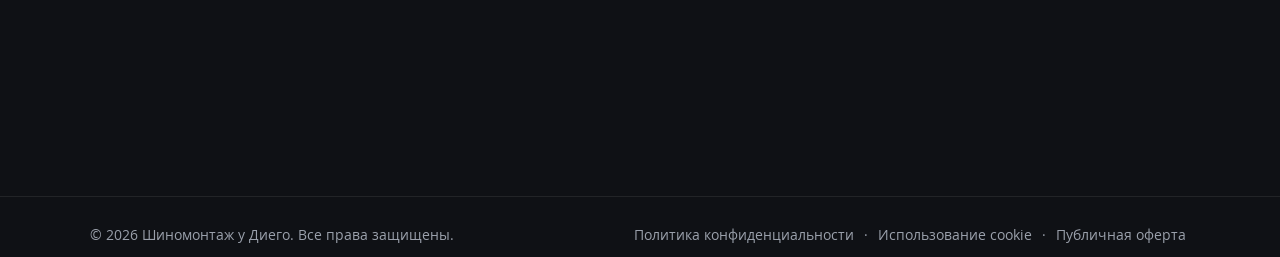
==== commit 84bb6ec0: "Add files via upload" ====
--- a/index.html
+++ b/index.html
@@ -1,256 +1,532 @@
-<!DOCTYPE html>
-<html lang="ru">
-<head>
-<meta charset="UTF-8">
-<meta name="viewport" content="width=device-width, initial-scale=1.0">
-<meta name="format-detection" content="telephone=no">
-<meta name="description" content="Шиномонтаж в Батайске: замена колёс, балансировка, ремонт проколов, правка дисков. Быстро, по записи или живой очередью. +7 (988) 899-22-35">
-<title>Шиномонтаж в Батайске — без очередей и по честной цене</title>
-<link rel="stylesheet" href="css/style.css">
-<link rel="icon" href="img/favicon.svg" type="image/svg+xml">
-<link rel="icon" href="img/favicon.ico" sizes="any">
-<link rel="apple-touch-icon" href="img/icons/apple-touch-icon.png">
-<link rel="manifest" href="site.webmanifest">
-<meta name="theme-color" content="#0f1115">
-</head>
-<body>
-<div class="progress" id="progress"></div>
-
-<header class="header">
-  <div class="wrap header-inner">
-    <button class="burger" id="burger" aria-label="Открыть меню" aria-expanded="false" aria-controls="drawer">
-      <span></span><span></span><span></span>
-    </button>
-    <a class="logo" href="#top">ШИНОМОНТАЖ&nbsp;<span>«БАТАЙСК»</span></a>
-    <a class="phone-top" href="tel:+79888992235">
-      <svg viewBox="0 0 24 24" width="18" height="18" fill="none" stroke="currentColor" stroke-width="2" stroke-linecap="round" stroke-linejoin="round" aria-hidden="true"><path d="M22 16.92v3a2 2 0 0 1-2.18 2 19.79 19.79 0 0 1-8.63-3.07 19.5 19.5 0 0 1-6-6A19.79 19.79 0 0 1 2.08 4.18 2 2 0 0 1 4.06 2h3a2 2 0 0 1 2 1.72c.13.96.36 1.9.7 2.81a2 2 0 0 1-.45 2.11L8.09 9.91a16 16 0 0 0 6 6l1.27-1.22a2 2 0 0 1 2.11-.45c.91.34 1.85.57 2.81.7A2 2 0 0 1 22 16.92z"/></svg>
-      +7 (988) 899-22-35
-    </a>
-  </div>
-</header>
-
-<div class="overlay" id="overlay"></div>
-<aside class="drawer" id="drawer" aria-hidden="true">
-  <div class="drawer-head">
-    <span class="drawer-logo">Меню</span>
-    <button class="close-btn" id="closeBtn" aria-label="Закрыть меню">&times;</button>
-  </div>
-  <nav class="drawer-nav">
-    <a href="#services">Услуги</a>
-    <a href="#prices">Цены</a>
-    <a href="#why">Почему к нам</a>
-    <a href="#contacts">Контакты</a>
-  </nav>
-  <a class="drawer-phone" href="tel:+79888992235">+7 (988) 899-22-35</a>
-  <div class="msgr">
-    <a class="wa" href="https://wa.me/79888992235" target="_blank" rel="noopener">
-      <svg viewBox="0 0 24 24" width="18" height="18" fill="currentColor" aria-hidden="true"><path d="M12 2a10 10 0 0 0-8.6 15.1L2 22l5-1.3A10 10 0 1 0 12 2zm0 18.2c-1.5 0-3-.4-4.3-1.2l-.3-.2-3 .8.8-2.9-.2-.3A8.2 8.2 0 1 1 12 20.2zm4.5-6.1c-.2-.1-1.5-.7-1.7-.8-.2-.1-.4-.1-.5.1-.2.2-.6.8-.8 1-.1.2-.3.2-.5.1a6.7 6.7 0 0 1-3.3-2.9c-.3-.4 0-.5.2-.7l.4-.5c.1-.2.1-.3 0-.5l-.8-1.9c-.2-.5-.4-.4-.6-.4h-.5c-.2 0-.5.1-.7.3-.9.9-1.1 2.2-.2 3.7a12 12 0 0 0 4.5 4.1c1.7.8 2.4.9 3.2.7.5-.1 1.5-.6 1.7-1.2.2-.6.2-1.1.1-1.2 0-.1-.2-.2-.4-.3z"/></svg>
-      WhatsApp
-    </a>
-    <a class="tg" href="https://t.me/username" target="_blank" rel="noopener">
-      <svg viewBox="0 0 24 24" width="18" height="18" fill="currentColor" aria-hidden="true"><path d="M21.9 4.4c.3-1.2-.9-2.1-2-1.7L2.7 9.4c-1.2.5-1.1 2.2.1 2.6l4.4 1.4 1.7 5.4c.3 1 1.6 1.3 2.3.5l2.4-2.6 4.5 3.3c.9.7 2.2.2 2.4-.9l2.4-14.7zM8.6 13l8.9-6.7c.2-.1.4.1.2.3l-7.3 6.8-.3 3-1.5-3.4z"/></svg>
-      Telegram
-    </a>
-    <a class="mx" href="https://max.ru/u/XXXXXXXX" target="_blank" rel="noopener">
-      <svg viewBox="0 0 24 24" width="18" height="18" fill="currentColor" aria-hidden="true"><path d="M4 4h4.5l3.5 6 3.5-6H20l-6 9v7h-4v-7L4 4z"/></svg>
-      MAX
-    </a>
-  </div>
-</aside>
-
-<main id="top">
-  <section class="hero">
-    <div class="wrap">
-      <h1>Шиномонтаж в Батайске — <em>без очередей</em> и по честной цене</h1>
-      <p>Замена колёс, балансировка, ремонт проколов и правка дисков. Работаем быстро, по записи или живой очередью — как удобно вам.</p>
-      <div class="hero-actions">
-        <a class="btn" href="tel:+79888992235">Позвонить и записаться</a>
-        <a class="btn btn-ghost" href="#prices">Смотреть цены</a>
-      </div>
-    </div>
-  </section>
-
-  <section class="section" id="services">
-    <div class="wrap">
-      <h2 class="section-title">Услуги</h2>
-      <div class="cards">
-        <div class="card reveal">
-          <div class="card-icon"><svg viewBox="0 0 24 24" fill="none" stroke="currentColor" stroke-width="1.8" stroke-linecap="round" stroke-linejoin="round"><circle cx="12" cy="12" r="9"/><circle cx="12" cy="12" r="3.5"/><path d="M12 3v5.5M12 15.5V21M3 12h5.5M15.5 12H21"/></svg></div>
-          <h3>Сезонная замена колёс</h3>
-          <p>Снятие и установка колёс, перекидка резины на диски.</p>
-        </div>
-        <div class="card reveal">
-          <div class="card-icon"><svg viewBox="0 0 24 24" fill="none" stroke="currentColor" stroke-width="1.8" stroke-linecap="round"><circle cx="12" cy="12" r="9"/><circle cx="12" cy="12" r="4"/><circle cx="12" cy="12" r="0.5"/><path d="M12 3v3M12 18v3M3 12h3M18 12h3"/></svg></div>
-          <h3>Балансировка</h3>
-          <p>Станочная балансировка колёс в сборе.</p>
-        </div>
-        <div class="card reveal">
-          <div class="card-icon"><svg viewBox="0 0 24 24" fill="none" stroke="currentColor" stroke-width="1.8" stroke-linecap="round" stroke-linejoin="round"><path d="M12 2a10 10 0 1 0 10 10"/><path d="M12 6a6 6 0 0 0-6 6"/><path d="M15 3l6 6-8 8-6-6 8-8z"/></svg></div>
-          <h3>Ремонт проколов</h3>
-          <p>Ремонт шин жгутом и грибком.</p>
-        </div>
-        <div class="card reveal">
-          <div class="card-icon"><svg viewBox="0 0 24 24" fill="none" stroke="currentColor" stroke-width="1.8" stroke-linecap="round" stroke-linejoin="round"><circle cx="12" cy="12" r="9"/><path d="M4 9c3 2 13 2 16 0M4 15c3-2 13-2 16 0"/></svg></div>
-          <h3>Правка дисков</h3>
-          <p>Правка литых и штампованных дисков.</p>
-        </div>
-        <div class="card reveal">
-          <div class="card-icon"><svg viewBox="0 0 24 24" fill="none" stroke="currentColor" stroke-width="1.8" stroke-linecap="round"><path d="M6 15a6 6 0 1 1 12 0"/><path d="M3 15h18"/><path d="M12 15v-4"/><circle cx="12" cy="11" r="1"/></svg></div>
-          <h3>Подкачка и ниппели</h3>
-          <p>Замена вентилей, подкачка колёс.</p>
-        </div>
-        <div class="card reveal">
-          <div class="card-icon"><svg viewBox="0 0 24 24" fill="none" stroke="currentColor" stroke-width="1.8" stroke-linecap="round" stroke-linejoin="round"><path d="M1 16V7h12v9M13 10h5l4 4v2h-9"/><circle cx="6" cy="18" r="2"/><circle cx="17" cy="18" r="2"/></svg></div>
-          <h3>Грузовой шиномонтаж</h3>
-          <p>Обслуживание коммерческого транспорта и грузовиков.</p>
-        </div>
-      </div>
-    </div>
-  </section>
-
-  <section class="section section-alt" id="prices">
-    <div class="wrap">
-      <h2 class="section-title">Цены</h2>
-      <div class="table-scroll reveal">
-        <table class="price-table">
-          <thead>
-            <tr><th>Услуга</th><th>Легковая (R13–R15)</th><th>Кроссовер (R16–R18)</th><th>Внедорожник (R19+)</th></tr>
-          </thead>
-          <tbody>
-            <tr><td>Комплексная замена 4 колеса (снятие, монтаж, балансировка)</td><td>1 500 ₽</td><td>2 000 ₽</td><td>2 500 ₽</td></tr>
-            <tr><td>Замена 1 колеса</td><td>400 ₽</td><td>500 ₽</td><td>600 ₽</td></tr>
-            <tr><td>Балансировка 1 колеса</td><td>250 ₽</td><td>300 ₽</td><td>350 ₽</td></tr>
-            <tr><td>Ремонт прокола (жгут)</td><td>от 300 ₽</td><td>от 300 ₽</td><td>от 350 ₽</td></tr>
-            <tr><td>Правка диска</td><td>от 500 ₽</td><td>от 600 ₽</td><td>от 700 ₽</td></tr>
-          </tbody>
-        </table>
-      </div>
-      <p class="table-note">Цены зависят от диаметра колеса и типа шин. Точную стоимость назовём по телефону: <a href="tel:+79888992235">+7 (988) 899-22-35</a></p>
-    </div>
-  </section>
-
-  <section class="section" id="why">
-    <div class="wrap">
-      <h2 class="section-title">Почему к нам</h2>
-      <div class="stats">
-        <div class="stat reveal"><b>15</b><span>минут на одно колесо</span></div>
-        <div class="stat reveal"><b>2</b><span>года без нареканий в Батайске</span></div>
-        <div class="stat reveal"><b>5,0</b><span>рейтинг на Картах</span></div>
-        <div class="stat reveal"><b>0 ₽</b><span>подкачка между сезонами</span></div>
-      </div>
-    </div>
-  </section>
-
-  <section class="section section-alt" id="contacts">
-    <div class="wrap">
-      <h2 class="section-title">Контакты</h2>
-      <div class="contact-grid">
-        <ul class="contact-list reveal">
-          <li>
-            <span class="ci"><svg viewBox="0 0 24 24" fill="none" stroke="currentColor" stroke-width="2" stroke-linecap="round" stroke-linejoin="round"><path d="M22 16.92v3a2 2 0 0 1-2.18 2 19.79 19.79 0 0 1-8.63-3.07 19.5 19.5 0 0 1-6-6A19.79 19.79 0 0 1 2.08 4.18 2 2 0 0 1 4.06 2h3a2 2 0 0 1 2 1.72c.13.96.36 1.9.7 2.81a2 2 0 0 1-.45 2.11L8.09 9.91a16 16 0 0 0 6 6l1.27-1.22a2 2 0 0 1 2.11-.45c.91.34 1.85.57 2.81.7A2 2 0 0 1 22 16.92z"/></svg></span>
-            <span>Телефон: <a href="tel:+79888992235"><b>+7 (988) 899-22-35</b></a></span>
-          </li>
-          <li>
-            <span class="ci"><svg viewBox="0 0 24 24" fill="none" stroke="currentColor" stroke-width="2" stroke-linecap="round" stroke-linejoin="round"><path d="M21 10c0 7-9 13-9 13S3 17 3 10a9 9 0 0 1 18 0z"/><circle cx="12" cy="10" r="3"/></svg></span>
-            <span>Адрес: г. Батайск, ул. Промышленная, 12</span>
-          </li>
-          <li>
-            <span class="ci"><svg viewBox="0 0 24 24" fill="none" stroke="currentColor" stroke-width="2" stroke-linecap="round" stroke-linejoin="round"><circle cx="12" cy="12" r="9"/><path d="M12 7v5l3 3"/></svg></span>
-            <span>Часы работы: ежедневно с 09:00 до 20:00</span>
-          </li>
-          <li>
-            <span class="ci"><svg viewBox="0 0 24 24" fill="none" stroke="currentColor" stroke-width="2" stroke-linecap="round" stroke-linejoin="round"><path d="M9 20l-6-3V4l6 3 6-3 6 3v13l-6-3-6 3z"/><path d="M9 7v13M15 4v13"/></svg></span>
-            <span>Как нас найти: <a class="link" href="https://yandex.ru/maps/-/CXvh784Z" target="_blank" rel="noopener">открыть на Яндекс Картах</a></span>
-          </li>
-        </ul>
-        <div class="msgr msgr-contacts reveal">
-          <a class="wa" href="https://wa.me/79888992235" target="_blank" rel="noopener">
-            <svg viewBox="0 0 24 24" width="18" height="18" fill="currentColor" aria-hidden="true"><path d="M12 2a10 10 0 0 0-8.6 15.1L2 22l5-1.3A10 10 0 1 0 12 2zm0 18.2c-1.5 0-3-.4-4.3-1.2l-.3-.2-3 .8.8-2.9-.2-.3A8.2 8.2 0 1 1 12 20.2zm4.5-6.1c-.2-.1-1.5-.7-1.7-.8-.2-.1-.4-.1-.5.1-.2.2-.6.8-.8 1-.1.2-.3.2-.5.1a6.7 6.7 0 0 1-3.3-2.9c-.3-.4 0-.5.2-.7l.4-.5c.1-.2.1-.3 0-.5l-.8-1.9c-.2-.5-.4-.4-.6-.4h-.5c-.2 0-.5.1-.7.3-.9.9-1.1 2.2-.2 3.7a12 12 0 0 0 4.5 4.1c1.7.8 2.4.9 3.2.7.5-.1 1.5-.6 1.7-1.2.2-.6.2-1.1.1-1.2 0-.1-.2-.2-.4-.3z"/></svg>
-            WhatsApp
-          </a>
-          <a class="tg" href="https://t.me/username" target="_blank" rel="noopener">
-            <svg viewBox="0 0 24 24" width="18" height="18" fill="currentColor" aria-hidden="true"><path d="M21.9 4.4c.3-1.2-.9-2.1-2-1.7L2.7 9.4c-1.2.5-1.1 2.2.1 2.6l4.4 1.4 1.7 5.4c.3 1 1.6 1.3 2.3.5l2.4-2.6 4.5 3.3c.9.7 2.2.2 2.4-.9l2.4-14.7zM8.6 13l8.9-6.7c.2-.1.4.1.2.3l-7.3 6.8-.3 3-1.5-3.4z"/></svg>
-            Telegram
-          </a>
-          <a class="mx" href="https://max.ru/u/XXXXXXXX" target="_blank" rel="noopener">
-            <svg viewBox="0 0 24 24" width="18" height="18" fill="currentColor" aria-hidden="true"><path d="M4 4h4.5l3.5 6 3.5-6H20l-6 9v7h-4v-7L4 4z"/></svg>
-            MAX
-          </a>
-        </div>
-      </div>
-      <p class="pay-note">Оплата: наличные, перевод по номеру телефона, СБП. Работа с чеком как у самозанятого — по запросу клиента чек приходит в СМС/на почту автоматически («Мой налог»).</p>
-    </div>
-  </section>
-</main>
-
-<footer class="footer">
-  <div class="wrap">
-    <p>© <span id="year">2026</span> Шиномонтаж «Батайск». Все права защищены.</p>
-    <nav class="legal">
-      <button type="button" data-modal="modalPolicy">Политика конфиденциальности</button>
-      <span aria-hidden="true">·</span>
-      <button type="button" data-modal="modalCookie">Использование cookie</button>
-      <span aria-hidden="true">·</span>
-      <button type="button" data-modal="modalOffer">Публичная оферта</button>
-    </nav>
-  </div>
-</footer>
-
-<!-- COOKIE BANNER -->
-<div class="cookie" id="cookieBanner" role="dialog" aria-label="Использование cookie" hidden>
-  <p>Мы используем cookie для корректной работы сайта. Никакой аналитики и трекеров нет. Подробнее — в <button type="button" class="cookie-link" data-modal="modalCookie">политике cookie</button>.</p>
-  <div class="cookie-actions">
-    <button type="button" class="btn btn-small" id="cookieAccept">Принять</button>
-  </div>
-</div>
-
-<!-- MODALS -->
-<div class="modal" id="modalPolicy" role="dialog" aria-modal="true" aria-labelledby="policyTitle" hidden>
-  <div class="modal-box">
-    <button class="modal-close" aria-label="Закрыть">&times;</button>
-    <h3 id="policyTitle">Политика конфиденциальности</h3>
-    <div class="doc">
-      <p><b>1. Общие положения.</b> Настоящая Политика определяет порядок обработки персональных данных на сайте шиномонтажа «Батайск» в соответствии с Федеральным законом от 27.07.2006 № 152-ФЗ «О персональных данных».</p>
-      <p><b>2. Оператор.</b> Индивидуальный предприниматель (самозанятый) — владелец шиномонтажа «Батайск». Контактный телефон: +7 (988) 899-22-35. Реквизиты (ФИО, ИНН) уточняются у оператора по телефону.</p>
-      <p><b>3. Состав данных.</b> Сайт не содержит форм сбора персональных данных и не использует системы аналитики. Обработка данных возникает только при обращении пользователя по телефону или в мессенджерах (WhatsApp, Telegram, MAX). При обращении могут обрабатываться: имя, номер телефона и содержание обращения.</p>
-      <p><b>4. Цели обработки.</b> Консультирование по услугам и ценам, запись на обслуживание, исполнение договора об оказания услуг.</p>
-      <p><b>5. Правовые основания.</b> Согласие субъекта персональных данных, выраженное путём обращения к оператору; требования законодательства РФ.</p>
-      <p><b>6. Сроки обработки.</b> Данные обрабатываются до достижения целей обработки либо до отзыва согласия субъектом.</p>
-      <p><b>7. Права субъекта.</b> Вы вправе запросить сведения об обработке ваших данных, требовать их уточнения, блокирования или уничтожения, а также отозвать согласие, позвонив по указанному телефону.</p>
-      <p><b>8. Изменения.</b> Оператор вправе изменять Политику. Актуальная редакция всегда размещена на данной странице.</p>
-    </div>
-  </div>
-</div>
-
-<div class="modal" id="modalCookie" role="dialog" aria-modal="true" aria-labelledby="cookieTitle" hidden>
-  <div class="modal-box">
-    <button class="modal-close" aria-label="Закрыть">&times;</button>
-    <h3 id="cookieTitle">Использование файлов Cookie</h3>
-    <div class="doc">
-      <p><b>1. Что такое cookie.</b> Cookie — небольшие текстовые файлы, которые сохраняются в браузере при посещении сайта и позволяют ему корректно работать и запоминать ваши настройки.</p>
-      <p><b>2. Какие cookie использует сайт.</b> Сайт использует только строго необходимые (технические) данные: факт вашего согласия на использование cookie сохраняется в localStorage браузера, чтобы баннер согласия больше не показывался. Никакой аналитики, рекламных и сторонних трекеров на сайте нет.</p>
-      <p><b>3. Как отключить.</b> Вы можете очистить данные сайта в настройках браузера — после этого баннер появится снова. Отключение технических данных не влияет на работу сайта, но баннер согласия будет показываться при каждом визите.</p>
-      <p><b>4. Изменения.</b> Оператор вправе изменять настоящую политику. Актуальная редакция всегда размещена на данной странице.</p>
-    </div>
-  </div>
-</div>
-
-<div class="modal" id="modalOffer" role="dialog" aria-modal="true" aria-labelledby="offerTitle" hidden>
-  <div class="modal-box">
-    <button class="modal-close" aria-label="Закрыть">&times;</button>
-    <h3 id="offerTitle">Публичная оферта на оказание услуг шиномонтажа</h3>
-    <div class="doc">
-      <p><b>1. Предмет.</b> Настоящая публичная оферта определяет условия оказания услуг шиномонтажа (замена колёс, балансировка, ремонт шин, правка дисков и сопутствующие работы) владельцем шиномонтажа «Батайск» (далее — Исполнитель) любому обратившемуся физическому или юридическому лицу (далее — Заказчик).</p>
-      <p><b>2. Акцепт.</b> Оформление заказа устно или передача автомобиля на работы означает полное и безоговорочное принятие условий настоящей оферты.</p>
-      <p><b>3. Порядок оказания услуг.</b> Работы выполняются по предварительной записи или в порядке живой очереди в часы работы пункта: ежедневно с 09:00 до 20:00 по адресу г. Батайск, ул. Промышленная, 12.</p>
-      <p><b>4. Цена и оплата.</b> Стоимость услуг определяется действующим прейскурантом, размещённым на сайте, и озвучивается перед началом работ. Оплата — наличными, переводом по номеру телефона или через СБП. Исполнитель является плательщиком налога на профессиональный доход; по запросу Заказчика чек направляется в СМС или на электронную почту автоматически (сервис «Мой налог»).</p>
-      <p><b>5. Гарантия.</b> Исполнитель гарантирует качество выполненных работ до конца текущего сезона эксплуатации шин. Гарантия не распространяется на шины и диски с заводскими или эксплуатационными дефектами, а также на случаи нарушения Заказчиком правил эксплуатации.</p>
-      <p><b>6. Ограничения ответственности.</b> Исполнитель не несёт ответственности за состояние шин и дисков, скрытые дефекты которых не могли быть выявлены при визуальном осмотре. Автомобиль и имущество Заказчика на время работ остаются под его ответственностью.</p>
-      <p><b>7. Реквизиты.</b> ФИО и ИНН Исполнителя: ________________ / ________________. Телефон: +7 (988) 899-22-35. Адрес: г. Батайск, ул. Промышленная, 12.</p>
-    </div>
-  </div>
-</div>
-
-<script src="js/script.js"></script>
-</body>
-</html>
+<!DOCTYPE html>
+<html lang="ru">
+<head>
+<meta charset="UTF-8">
+<meta name="viewport" content="width=device-width, initial-scale=1.0">
+<meta name="format-detection" content="telephone=no">
+<meta name="description" content="Шиномонтаж в Батайске: замена колёс, балансировка, ремонт проколов, правка дисков. Быстро, по записи или живой очередью. +7 (988) 899-22-35">
+<title>Шиномонтаж в Батайске — без очередей и по честной цене</title>
+<link rel="stylesheet" href="css/style.css">
+<link rel="icon" href="img/favicon.svg" type="image/svg+xml">
+<link rel="apple-touch-icon" sizes="180x180" href="img/icons/apple-touch-icon.png">
+<link rel="manifest" href="site.webmanifest">
+<meta name="theme-color" content="#0f1115">
+<!-- Превью сайта в мессенджерах (WhatsApp, Telegram, VK).
+     При публикации замените canonical и og:url на абсолютный адрес домена -->
+<link rel="canonical" href="/">
+<meta property="og:type" content="website">
+<meta property="og:site_name" content="Шиномонтаж у Диего">
+<meta property="og:title" content="Шиномонтаж в Батайске — без очередей и по честной цене">
+<meta property="og:description" content="Замена колёс, балансировка, ремонт проколов, правка дисков. Работаем быстро, по записи или живой очередью. +7 (988) 899-22-35">
+<meta property="og:image" content="img/icons/og-cover.jpg">
+<meta property="og:locale" content="ru_RU">
+<meta property="og:url" content="/">
+<script>document.documentElement.classList.add('js');</script>
+<script type="application/ld+json">
+{
+  "@context": "https://schema.org",
+  "@type": "AutoRepair",
+  "name": "Шиномонтаж у Диего",
+  "description": "Шиномонтаж в Батайске: замена колёс, балансировка, ремонт проколов, правка дисков. Быстро, по записи или живой очередью.",
+  "telephone": "+7 988 899-22-35",
+  "address": {
+    "@type": "PostalAddress",
+    "addressLocality": "Батайск",
+    "streetAddress": "Киевская ул., 24",
+    "addressCountry": "RU"
+  },
+  "geo": {
+    "@type": "GeoCoordinates",
+    "latitude": 47.152253,
+    "longitude": 39.759887
+  },
+  "hasMap": "https://yandex.ru/maps/org/shinomontazh/36085885159/",
+  "openingHoursSpecification": [{
+    "@type": "OpeningHoursSpecification",
+    "dayOfWeek": ["Monday", "Tuesday", "Wednesday", "Thursday", "Friday", "Saturday", "Sunday"],
+    "opens": "10:00",
+    "closes": "20:00"
+  }],
+  "priceRange": "₽₽"
+}
+</script>
+</head>
+<body>
+<div class="progress" id="progress"></div>
+
+<header class="header">
+  <div class="wrap header-inner">
+    <button class="burger" id="burger" aria-label="Открыть меню" aria-expanded="false" aria-controls="drawer">
+      <span></span><span></span><span></span>
+    </button>
+    <a class="logo" href="#top">
+      <svg class="logo-ico" viewBox="0 0 32 32" fill="none" aria-hidden="true"><circle cx="16" cy="16" r="12" stroke="currentColor" stroke-width="2"/><g stroke="currentColor" stroke-width="2" stroke-linecap="round"><path d="M16 12.5V7.5"/><path d="M19.3 14.9 24.1 13.4"/><path d="M18.1 18.8 21 22.9"/><path d="M13.9 18.8 11 22.9"/><path d="M12.7 14.9 7.9 13.4"/></g><circle cx="16" cy="16" r="2.4" fill="currentColor"/></svg>
+      ШИНОМОНТАЖ&nbsp;<span>У&nbsp;ДИЕГО</span>
+    </a>
+    <nav class="top-nav" aria-label="Основное меню">
+      <a href="#booking">Запись</a>
+      <a href="#services">Услуги</a>
+      <a href="#prices">Цены</a>
+      <a href="#why">Почему к нам</a>
+      <a href="#faq">Вопросы</a>
+      <a href="#contacts">Контакты</a>
+    </nav>
+    <div class="phone-top-wrap">
+      <a class="phone-top" href="tel:+79888992235">
+        <svg viewBox="0 0 24 24" width="18" height="18" fill="none" stroke="currentColor" stroke-width="2" stroke-linecap="round" stroke-linejoin="round" aria-hidden="true"><path d="M22 16.92v3a2 2 0 0 1-2.18 2 19.79 19.79 0 0 1-8.63-3.07 19.5 19.5 0 0 1-6-6A19.79 19.79 0 0 1 2.08 4.18 2 2 0 0 1 4.06 2h3a2 2 0 0 1 2 1.72c.13.96.36 1.9.7 2.81a2 2 0 0 1-.45 2.11L8.09 9.91a16 16 0 0 0 6 6l1.27-1.22a2 2 0 0 1 2.11-.45c.91.34 1.85.57 2.81.7A2 2 0 0 1 22 16.92z"/></svg>
+        +7 (988) 899-22-35
+      </a>
+      <span class="phone-hours">
+        <span class="ph-long">Часы работы: ежедневно с 10:00 до 20:00</span>
+        <span class="ph-short">Ежедневно 10:00–20:00</span>
+      </span>
+    </div>
+  </div>
+</header>
+
+<div class="overlay" id="overlay"></div>
+<aside class="drawer" id="drawer" aria-hidden="true">
+  <div class="drawer-head">
+    <span class="drawer-logo">
+      <svg class="logo-ico" viewBox="0 0 32 32" fill="none" aria-hidden="true"><circle cx="16" cy="16" r="12" stroke="currentColor" stroke-width="2"/><g stroke="currentColor" stroke-width="2" stroke-linecap="round"><path d="M16 12.5V7.5"/><path d="M19.3 14.9 24.1 13.4"/><path d="M18.1 18.8 21 22.9"/><path d="M13.9 18.8 11 22.9"/><path d="M12.7 14.9 7.9 13.4"/></g><circle cx="16" cy="16" r="2.4" fill="currentColor"/></svg>
+      Меню
+    </span>
+    <button class="close-btn" id="closeBtn" aria-label="Закрыть меню">&times;</button>
+  </div>
+  <nav class="drawer-nav">
+    <a href="#booking">Запись</a>
+    <a href="#services">Услуги</a>
+    <a href="#prices">Цены</a>
+    <a href="#why">Почему к нам</a>
+    <a href="#faq">Вопросы</a>
+    <a href="#contacts">Контакты</a>
+  </nav>
+  <a class="drawer-phone" href="tel:+79888992235">+7 (988) 899-22-35</a>
+  <span class="drawer-hours">
+    <svg viewBox="0 0 24 24" width="15" height="15" fill="none" stroke="currentColor" stroke-width="2" stroke-linecap="round" stroke-linejoin="round" aria-hidden="true"><circle cx="12" cy="12" r="9"/><path d="M12 7v5l3 3"/></svg>
+    Ежедневно 10:00–20:00
+  </span>
+  <div class="msgr">
+    <a class="wa" href="https://wa.me/79888992235" target="_blank" rel="noopener" aria-label="Написать в WhatsApp">
+      <svg viewBox="0 0 24 24" width="18" height="18" fill="none" stroke="currentColor" stroke-width="1.8" stroke-linecap="round" stroke-linejoin="round" aria-hidden="true"><path d="M21 11.5a8.5 8.5 0 0 1-12.4 7.5L3 21l2-5.6A8.5 8.5 0 1 1 21 11.5z"/></svg>
+    </a>
+    <a class="tg" href="https://t.me/Balantaims" target="_blank" rel="noopener" aria-label="Написать в Telegram">
+      <svg viewBox="0 0 24 24" width="18" height="18" fill="none" stroke="currentColor" stroke-width="1.8" stroke-linecap="round" stroke-linejoin="round" aria-hidden="true"><path d="M22 2 11 13"/><path d="M22 2 15 22l-4-9-9-4 20-7z"/></svg>
+    </a>
+  </div>
+</aside>
+
+<main id="top">
+  <section class="hero">
+    <div class="wrap">
+      <h1>Шиномонтаж в Батайске — <em>без очередей</em> и по честной цене</h1>
+      <p>Замена колёс, балансировка, ремонт проколов и правка дисков. Работаем быстро, по записи или живой очередью — как удобно вам.</p>
+      <div class="hero-actions">
+        <a class="btn" href="#booking">Записаться онлайн</a>
+        <a class="btn btn-ghost" href="tel:+79888992235">+7 (988) 899-22-35</a>
+      </div>
+    </div>
+  </section>
+
+  <section class="section" id="booking">
+    <div class="wrap">
+      <h2 class="section-title">Запись онлайн</h2>
+      <p class="booking-note">Ответьте на 4 вопроса — заявка уйдёт нам в мессенджер, и мы подтвердим время. Обычно отвечаем в течение 15 минут (ежедневно 10:00–20:00).</p>
+      <div class="quiz reveal" id="quiz">
+        <div class="quiz-progress"><span id="quizStepNum">Шаг 1 из 4</span><div class="quiz-bar"><i id="quizBar"></i></div></div>
+
+        <div class="quiz-step" data-step="1">
+          <h3>Что нужно сделать?</h3>
+          <p class="quiz-hint">Можно выбрать несколько</p>
+          <div class="quiz-opts" data-quiz="service">
+            <button type="button" class="quiz-opt">
+              <svg class="qi" viewBox="0 0 24 24" fill="none" stroke="currentColor" stroke-width="1.5" stroke-linecap="round" stroke-linejoin="round" aria-hidden="true"><path d="M19 17h2c.6 0 1-.4 1-1v-3c0-.9-.7-1.7-1.5-1.9C18.7 10.6 16 10 16 10s-1.3-1.4-2.2-2.3c-.5-.4-1.1-.7-1.8-.7H5c-.6 0-1.1.4-1.4.9l-1.4 2.9A3.7 3.7 0 0 0 2 12v4c0 .6.4 1 1 1h2"/><circle cx="7" cy="17" r="2"/><path d="M9 17h6"/><circle cx="17" cy="17" r="2"/></svg>
+              <span>Комплексная замена 4 колёс</span>
+            </button>
+            <button type="button" class="quiz-opt">
+              <svg class="qi" viewBox="0 0 24 24" fill="none" stroke="currentColor" stroke-width="1.5" stroke-linecap="round" stroke-linejoin="round" aria-hidden="true"><circle cx="12" cy="12" r="9"/><circle cx="12" cy="12" r="3.4"/><path d="M12 3v2.6M21 12h-2.6M12 21v-2.6M3 12h2.6"/></svg>
+              <span>Замена 1 колеса</span>
+            </button>
+            <button type="button" class="quiz-opt">
+              <svg class="qi" viewBox="0 0 24 24" fill="none" stroke="currentColor" stroke-width="1.5" stroke-linecap="round" stroke-linejoin="round" aria-hidden="true"><circle cx="12" cy="12" r="9"/><circle cx="12" cy="12" r="2.2"/><path d="M12 9.8V3M14.1 11.3l6.5-2.1M13.3 13.8l4 5.5M10.7 13.8l-4 5.5M9.9 11.3 3.4 9.2"/></svg>
+              <span>Балансировка</span>
+            </button>
+            <button type="button" class="quiz-opt">
+              <svg class="qi" viewBox="0 0 24 24" fill="none" stroke="currentColor" stroke-width="1.5" stroke-linecap="round" stroke-linejoin="round" aria-hidden="true"><path d="M14.7 6.3a1 1 0 0 0 0 1.4l1.6 1.6a1 1 0 0 0 1.4 0l3.77-3.77a6 6 0 0 1-7.94 7.94l-6.91 6.91a2.12 2.12 0 0 1-3-3l6.91-6.91a6 6 0 0 1 7.94-7.94l-3.76 3.76z"/></svg>
+              <span>Ремонт прокола</span>
+            </button>
+            <button type="button" class="quiz-opt">
+              <svg class="qi" viewBox="0 0 24 24" fill="none" stroke="currentColor" stroke-width="1.5" stroke-linecap="round" stroke-linejoin="round" aria-hidden="true"><circle cx="12" cy="12" r="9"/><circle cx="12" cy="12" r="3.2"/><circle cx="16.1" cy="7.9" r="0.9" fill="currentColor" stroke="none"/><circle cx="16.1" cy="16.1" r="0.9" fill="currentColor" stroke="none"/><circle cx="7.9" cy="16.1" r="0.9" fill="currentColor" stroke="none"/><circle cx="7.9" cy="7.9" r="0.9" fill="currentColor" stroke="none"/></svg>
+              <span>Правка диска</span>
+            </button>
+            <button type="button" class="quiz-opt">
+              <svg class="qi" viewBox="0 0 24 24" fill="none" stroke="currentColor" stroke-width="1.5" stroke-linecap="round" stroke-linejoin="round" aria-hidden="true"><path d="M12 14.5 15.5 11"/><path d="M19.4 15.5a8.2 8.2 0 1 0-14.8 0"/><path d="M12 4.5V2.5"/></svg>
+              <span>Подкачка / ниппели</span>
+            </button>
+            <button type="button" class="quiz-opt">
+              <svg class="qi" viewBox="0 0 24 24" fill="none" stroke="currentColor" stroke-width="1.5" stroke-linecap="round" stroke-linejoin="round" aria-hidden="true"><path d="M17 2l4 4-4 4"/><path d="M3 11V9a4 4 0 0 1 4-4h14"/><path d="M7 22l-4-4 4-4"/><path d="M21 13v2a4 4 0 0 1-4 4H3"/></svg>
+              <span>Перекидка резины на дисках</span>
+            </button>
+            <button type="button" class="quiz-opt">
+              <svg class="qi" viewBox="0 0 24 24" fill="none" stroke="currentColor" stroke-width="1.5" stroke-linecap="round" stroke-linejoin="round" aria-hidden="true"><circle cx="12" cy="12" r="9"/><path d="M8 12.5l2.5 2.5L16 9.5"/></svg>
+              <span>Давление и осмотр</span>
+            </button>
+            <button type="button" class="quiz-opt">
+              <svg class="qi" viewBox="0 0 24 24" fill="none" stroke="currentColor" stroke-width="1.5" stroke-linecap="round" stroke-linejoin="round" aria-hidden="true"><circle cx="12" cy="12" r="9"/><path d="M9.4 9.2a2.7 2.7 0 1 1 3.9 2.6c-.8.4-1.3 1-1.3 1.9v.4"/><circle cx="12" cy="17.2" r="0.6" fill="currentColor" stroke="none"/></svg>
+              <span>Другое</span>
+            </button>
+          </div>
+          <div class="quiz-other" id="qzOtherBox" hidden>
+            <label class="field field-x"><span>Опишите, что нужно *</span><span class="phone-box"><input type="text" id="qzOther" maxlength="200" placeholder="Например: заменить вентиль на запаске"><button type="button" class="phone-clear" data-clear="qzOther" aria-label="Очистить" hidden>&times;</button></span></label>
+          </div>
+        </div>
+
+        <div class="quiz-step" data-step="2" hidden>
+          <h3>Диаметр колёс?</h3>
+          <div class="quiz-opts quiz-opts-row" data-quiz="size">
+            <button type="button" class="quiz-opt">
+              <svg class="qi" viewBox="0 0 24 24" fill="none" stroke="currentColor" stroke-width="1.5" stroke-linecap="round" stroke-linejoin="round" aria-hidden="true"><circle cx="12" cy="12" r="6.5"/><circle cx="12" cy="12" r="2.2"/></svg>
+              <span>R13–R15</span>
+            </button>
+            <button type="button" class="quiz-opt">
+              <svg class="qi" viewBox="0 0 24 24" fill="none" stroke="currentColor" stroke-width="1.5" stroke-linecap="round" stroke-linejoin="round" aria-hidden="true"><circle cx="12" cy="12" r="8"/><circle cx="12" cy="12" r="2.8"/><circle cx="12" cy="6.6" r="0.7" fill="currentColor" stroke="none"/><circle cx="12" cy="17.4" r="0.7" fill="currentColor" stroke="none"/><circle cx="6.6" cy="12" r="0.7" fill="currentColor" stroke="none"/><circle cx="17.4" cy="12" r="0.7" fill="currentColor" stroke="none"/></svg>
+              <span>R16–R18</span>
+            </button>
+            <button type="button" class="quiz-opt">
+              <svg class="qi" viewBox="0 0 24 24" fill="none" stroke="currentColor" stroke-width="1.5" stroke-linecap="round" stroke-linejoin="round" aria-hidden="true"><circle cx="12" cy="12" r="9.2"/><circle cx="12" cy="12" r="3.4"/><circle cx="12" cy="5.9" r="0.8" fill="currentColor" stroke="none"/><circle cx="12" cy="18.1" r="0.8" fill="currentColor" stroke="none"/><circle cx="5.9" cy="12" r="0.8" fill="currentColor" stroke="none"/><circle cx="18.1" cy="12" r="0.8" fill="currentColor" stroke="none"/><circle cx="7.7" cy="7.7" r="0.8" fill="currentColor" stroke="none"/><circle cx="16.3" cy="16.3" r="0.8" fill="currentColor" stroke="none"/><circle cx="16.3" cy="7.7" r="0.8" fill="currentColor" stroke="none"/><circle cx="7.7" cy="16.3" r="0.8" fill="currentColor" stroke="none"/></svg>
+              <span>R19 и выше</span>
+            </button>
+            <button type="button" class="quiz-opt">
+              <svg class="qi" viewBox="0 0 24 24" fill="none" stroke="currentColor" stroke-width="1.5" stroke-linecap="round" stroke-linejoin="round" aria-hidden="true"><circle cx="12" cy="12" r="9"/><path d="M9.4 9.2a2.7 2.7 0 1 1 3.9 2.6c-.8.4-1.3 1-1.3 1.9v.4"/><circle cx="12" cy="17.2" r="0.6" fill="currentColor" stroke="none"/></svg>
+              <span>Не знаю</span>
+            </button>
+          </div>
+        </div>
+
+        <div class="quiz-step" data-step="3" hidden>
+          <h3>Как с вами связаться?</h3>
+          <div class="quiz-opts quiz-opts-row" data-quiz="contact">
+            <!-- РЕЖИМ «ЗАКАЗАТЬ ЗВОНОК» ВРЕМЕННО СКРЫТ: логика живёт в js/quiz.js (callMode).
+                 Чтобы вернуть — раскомментируйте кнопку ниже.
+            <button type="button" class="quiz-opt">
+              <svg class="qi" viewBox="0 0 24 24" fill="none" stroke="currentColor" stroke-width="1.5" stroke-linecap="round" stroke-linejoin="round" aria-hidden="true"><path d="M22 16.92v3a2 2 0 0 1-2.18 2 19.79 19.79 0 0 1-8.63-3.07 19.5 19.5 0 0 1-6-6A19.79 19.79 0 0 1 2.08 4.18 2 2 0 0 1 4.06 2h3a2 2 0 0 1 2 1.72c.13.96.36 1.9.7 2.81a2 2 0 0 1-.45 2.11L8.09 9.91a16 16 0 0 0 6 6l1.27-1.22a2 2 0 0 1 2.11-.45c.91.34 1.85.57 2.81.7A2 2 0 0 1 22 16.92z"/></svg>
+              <span>Позвоните мне</span>
+            </button>
+            -->
+            <button type="button" class="quiz-opt">
+              <svg class="qi" viewBox="0 0 24 24" fill="none" stroke="currentColor" stroke-width="1.5" stroke-linecap="round" stroke-linejoin="round" aria-hidden="true"><path d="M21 11.5a8.5 8.5 0 0 1-12.4 7.5L3 21l2-5.6A8.5 8.5 0 1 1 21 11.5z"/></svg>
+              <span>WhatsApp</span>
+            </button>
+            <button type="button" class="quiz-opt">
+              <svg class="qi" viewBox="0 0 24 24" fill="none" stroke="currentColor" stroke-width="1.5" stroke-linecap="round" stroke-linejoin="round" aria-hidden="true"><path d="M22 2 11 13"/><path d="M22 2 15 22l-4-9-9-4 20-7z"/></svg>
+              <span>Telegram</span>
+            </button>
+          </div>
+        </div>
+
+        <div class="quiz-step" data-step="4" hidden>
+          <h3>Когда вам удобно?</h3>
+          <div class="quiz-fields">
+            <label class="field field-x"><span>Дата *</span><span class="phone-box"><input type="date" id="qzDate" name="date"><button type="button" class="phone-clear" data-clear="qzDate" aria-label="Очистить дату" hidden>&times;</button></span></label>
+            <label class="field field-x"><span>Время *</span><span class="phone-box"><input type="time" id="qzTime" name="time" min="10:00" max="20:00"><button type="button" class="phone-clear" data-clear="qzTime" aria-label="Очистить время" hidden>&times;</button></span></label>
+            <label class="field field-x"><span>Телефон * <small>(без 8 и 7)</small></span><span class="phone-box"><input type="tel" id="qzPhone" name="phone" maxlength="18" autocomplete="tel-national" placeholder="+7 900 000-00-00" inputmode="tel"><button type="button" class="phone-clear" id="qzPhoneClear" data-clear="qzPhone" aria-label="Очистить телефон" hidden>&times;</button></span></label>
+            <label class="field field-x"><span>Ваше имя *</span><span class="phone-box"><input type="text" id="qzName" name="name" maxlength="60" autocomplete="name" placeholder="Иван" required><button type="button" class="phone-clear" data-clear="qzName" aria-label="Очистить имя" hidden>&times;</button></span></label>
+            <label class="field field-wide field-x"><span>Авто или комментарий</span><span class="phone-box"><input type="text" id="qzComment" name="comment" maxlength="200" placeholder="Например: Kia Rio, шины в багажнике"><button type="button" class="phone-clear" data-clear="qzComment" aria-label="Очистить комментарий" hidden>&times;</button></span></label>
+          </div>
+          <label class="quiz-consent">
+            <input type="checkbox" id="qzConsent">
+            <span>Согласен с <button type="button" class="cookie-link" data-modal="modalPolicy">политикой конфиденциальности</button> и обработкой персональных данных</span>
+          </label>
+          <p class="quiz-hint" id="qzHintLast">Осталось указать: дату, время, телефон и галочку согласия — после этого кнопка отправки станет активной</p>
+        </div>
+
+        <div class="quiz-nav">
+          <button type="button" class="btn btn-ghost btn-small" id="quizBack" hidden>Назад</button>
+          <button type="button" class="btn btn-ghost btn-small" id="quizReset">Очистить</button>
+          <button type="button" class="btn btn-small" id="quizNext">Далее</button>
+          <button type="button" class="btn btn-ghost btn-small" id="quizCopy" hidden>Скопировать заявку</button>
+          <a class="btn btn-small quiz-send tg-send" id="quizSendTg" href="#" target="_blank" rel="noopener" hidden>В Telegram</a>
+          <a class="btn btn-small quiz-send" id="quizSend" href="#" target="_blank" rel="noopener" hidden>В WhatsApp</a>
+        </div>
+      </div>
+    </div>
+  </section>
+
+  <section class="section" id="services">
+    <div class="wrap">
+      <h2 class="section-title">Услуги</h2>
+      <div class="cards">
+        <div class="card reveal">
+          <div class="card-icon"><svg viewBox="0 0 24 24" fill="none" stroke="currentColor" stroke-width="1.5" stroke-linecap="round" stroke-linejoin="round"><path d="M19 17h2c.6 0 1-.4 1-1v-3c0-.9-.7-1.7-1.5-1.9C18.7 10.6 16 10 16 10s-1.3-1.4-2.2-2.3c-.5-.4-1.1-.7-1.8-.7H5c-.6 0-1.1.4-1.4.9l-1.4 2.9A3.7 3.7 0 0 0 2 12v4c0 .6.4 1 1 1h2"/><circle cx="7" cy="17" r="2"/><path d="M9 17h6"/><circle cx="17" cy="17" r="2"/></svg></div>
+          <h3>Сезонная замена колёс</h3>
+          <p>Снятие и установка колёс, перекидка резины на диски.</p>
+        </div>
+        <div class="card reveal">
+          <div class="card-icon"><svg viewBox="0 0 24 24" fill="none" stroke="currentColor" stroke-width="1.5" stroke-linecap="round" stroke-linejoin="round"><circle cx="12" cy="12" r="9"/><circle cx="12" cy="12" r="2.2"/><path d="M12 9.8V3M14.1 11.3l6.5-2.1M13.3 13.8l4 5.5M10.7 13.8l-4 5.5M9.9 11.3 3.4 9.2"/></svg></div>
+          <h3>Балансировка</h3>
+          <p>Станочная балансировка колёс в сборе.</p>
+        </div>
+        <div class="card reveal">
+          <div class="card-icon"><svg viewBox="0 0 24 24" fill="none" stroke="currentColor" stroke-width="1.5" stroke-linecap="round" stroke-linejoin="round"><path d="M14.7 6.3a1 1 0 0 0 0 1.4l1.6 1.6a1 1 0 0 0 1.4 0l3.77-3.77a6 6 0 0 1-7.94 7.94l-6.91 6.91a2.12 2.12 0 0 1-3-3l6.91-6.91a6 6 0 0 1 7.94-7.94l-3.76 3.76z"/></svg></div>
+          <h3>Ремонт проколов</h3>
+          <p>Ремонт шин жгутом и грибком.</p>
+        </div>
+        <div class="card reveal">
+          <div class="card-icon"><svg viewBox="0 0 24 24" fill="none" stroke="currentColor" stroke-width="1.5" stroke-linecap="round" stroke-linejoin="round"><circle cx="12" cy="12" r="9"/><circle cx="12" cy="12" r="3.2"/><circle cx="16.1" cy="7.9" r="0.9" fill="currentColor" stroke="none"/><circle cx="16.1" cy="16.1" r="0.9" fill="currentColor" stroke="none"/><circle cx="7.9" cy="16.1" r="0.9" fill="currentColor" stroke="none"/><circle cx="7.9" cy="7.9" r="0.9" fill="currentColor" stroke="none"/></svg></div>
+          <h3>Правка дисков</h3>
+          <p>Правка литых и штампованных дисков.</p>
+        </div>
+        <div class="card reveal">
+          <div class="card-icon"><svg viewBox="0 0 24 24" fill="none" stroke="currentColor" stroke-width="1.5" stroke-linecap="round" stroke-linejoin="round"><path d="m12 14 4-4"/><path d="M3.34 19a10 10 0 1 1 17.32 0"/></svg></div>
+          <h3>Подкачка и ниппели</h3>
+          <p>Замена вентилей, подкачка колёс.</p>
+        </div>
+       </div>
+    </div>
+  </section>
+
+  <section class="section section-alt" id="prices">
+    <div class="wrap">
+      <h2 class="section-title">Цены</h2>
+      <div class="table-scroll reveal">
+        <table class="price-table">
+          <thead>
+            <tr><th>Услуга</th><th>Легковая (R13–R15)</th><th>Кроссовер (R16–R18)</th><th>Внедорожник (R19+)</th></tr>
+          </thead>
+          <tbody>
+            <tr><td>Комплексная замена 4 колеса (снятие, монтаж, балансировка)</td><td>1 500 ₽</td><td>2 000 ₽</td><td>2 500 ₽</td></tr>
+            <tr><td>Замена 1 колеса</td><td>400 ₽</td><td>500 ₽</td><td>600 ₽</td></tr>
+            <tr><td>Балансировка 1 колеса</td><td>250 ₽</td><td>300 ₽</td><td>350 ₽</td></tr>
+            <tr><td>Ремонт прокола (жгут)</td><td>от 300 ₽</td><td>от 300 ₽</td><td>от 350 ₽</td></tr>
+            <tr><td>Правка диска</td><td>от 500 ₽</td><td>от 600 ₽</td><td>от 700 ₽</td></tr>
+          </tbody>
+        </table>
+      </div>
+      <p class="table-note">Цены зависят от диаметра колеса и типа шин. Точную стоимость назовём по телефону: <a href="tel:+79888992235">+7 (988) 899-22-35</a></p>
+    </div>
+  </section>
+
+  <section class="section" id="how">
+    <div class="wrap">
+      <h2 class="section-title">Как мы работаем</h2>
+      <div class="steps">
+        <div class="step reveal">
+          <div class="step-icon"><svg viewBox="0 0 24 24" fill="none" stroke="currentColor" stroke-width="1.5" stroke-linecap="round" stroke-linejoin="round" aria-hidden="true"><path d="M22 16.92v3a2 2 0 0 1-2.18 2 19.79 19.79 0 0 1-8.63-3.07 19.5 19.5 0 0 1-6-6A19.79 19.79 0 0 1 2.08 4.18 2 2 0 0 1 4.06 2h3a2 2 0 0 1 2 1.72c.13.96.36 1.9.7 2.81a2 2 0 0 1-.45 2.11L8.09 9.91a16 16 0 0 0 6 6l1.27-1.22a2 2 0 0 1 2.11-.45c.91.34 1.85.57 2.81.7A2 2 0 0 1 22 16.92z"/></svg></div>
+          <span class="step-num">Шаг 1</span>
+          <h3>Звонок или запись</h3>
+          <p>Позвоните или напишите в мессенджер — сразу назовём цену и подберём время.</p>
+        </div>
+        <div class="step reveal">
+          <div class="step-icon"><svg viewBox="0 0 24 24" fill="none" stroke="currentColor" stroke-width="1.5" stroke-linecap="round" stroke-linejoin="round" aria-hidden="true"><path d="M1 16V7h12v9M13 10h5l4 4v2h-9"/><circle cx="6" cy="18" r="2"/><circle cx="17" cy="18" r="2"/></svg></div>
+          <span class="step-num">Шаг 2</span>
+          <h3>Приезжаете</h3>
+          <p>По записи — ровно к своему времени, без ожидания. Или в порядке живой очереди.</p>
+        </div>
+        <div class="step reveal">
+          <div class="step-icon"><svg viewBox="0 0 24 24" fill="none" stroke="currentColor" stroke-width="1.5" stroke-linecap="round" stroke-linejoin="round" aria-hidden="true"><circle cx="12" cy="13" r="8"/><path d="M12 9v4l2 2"/><path d="M9 2h6"/></svg></div>
+          <span class="step-num">Шаг 3</span>
+          <h3>15 минут на колесо</h3>
+          <p>Снимаем, монтируем и балансируем. Комплект из 4 колёс — около часа.</p>
+        </div>
+        <div class="step reveal">
+          <div class="step-icon"><svg viewBox="0 0 24 24" fill="none" stroke="currentColor" stroke-width="1.5" stroke-linecap="round" stroke-linejoin="round" aria-hidden="true"><circle cx="12" cy="12" r="9"/><path d="M8 12.5l2.5 2.5L16 9.5"/></svg></div>
+          <span class="step-num">Шаг 4</span>
+          <h3>Проверка — и в путь</h3>
+          <p>Проверяем давление и затяжку болтов. Оплата после работ, чек по запросу.</p>
+        </div>
+      </div>
+    </div>
+  </section>
+
+  <section class="section section-alt" id="why">
+    <div class="wrap">
+      <h2 class="section-title">Почему к нам</h2>
+      <div class="stats">
+        <div class="stat reveal"><b>15</b><span>минут на одно колесо</span></div>
+        <div class="stat reveal"><b>2</b><span>года без нареканий в Батайске</span></div>
+        <div class="stat reveal"><b>5,0</b><span>рейтинг на Картах</span></div>
+        <div class="stat reveal"><b>0 ₽</b><span>подкачка между сезонами</span></div>
+      </div>
+    </div>
+  </section>
+
+  <section class="section" id="reviews">
+    <div class="wrap">
+      <h2 class="section-title">Отзывы клиентов</h2>
+      <!-- ЗАМЕНИТЕ тексты ниже на реальные отзывы (скопируйте из Яндекс Карт). Имя — в <b>, буква имени — в .rev-ava -->
+     <!-- Отзывы с Яндекс Карт (https://yandex.ru/maps/org/shinomontazh/36085885159/). Новые отзывы добавляйте карточкой по образцу ниже -->
+      <div class="rev-track reveal" id="revTrack">
+        <figure class="rev-card">
+          <div class="rev-stars" aria-label="Оценка 5 из 5">★★★★★</div>
+          <blockquote>Не первый сезон обслуживаемся у Дмитрия всей семьей — переобувает машину быстро, качественно и любой размер колёс, без повреждений!</blockquote>
+          <figcaption><span class="rev-ava" aria-hidden="true">И</span><span><b>Инна Б.</b><br>Яндекс Карты</span></figcaption>
+        </figure>
+        <figure class="rev-card">
+          <div class="rev-stars" aria-label="Оценка 5 из 5">★★★★★</div>
+          <blockquote>Все супер!</blockquote>
+          <figcaption><span class="rev-ava" aria-hidden="true">С</span><span><b>Светлана Д.</b><br>Яндекс Карты</span></figcaption>
+        </figure>
+      </div>
+      <div class="rev-nav">
+        <button type="button" class="rev-btn" id="revPrev" aria-label="Предыдущий отзыв">
+          <svg viewBox="0 0 24 24" width="18" height="18" fill="none" stroke="currentColor" stroke-width="2" stroke-linecap="round" stroke-linejoin="round" aria-hidden="true"><path d="M15 18l-6-6 6-6"/></svg>
+        </button>
+        <div class="rev-dots" id="revDots"></div>
+        <button type="button" class="rev-btn" id="revNext" aria-label="Следующий отзыв">
+          <svg viewBox="0 0 24 24" width="18" height="18" fill="none" stroke="currentColor" stroke-width="2" stroke-linecap="round" stroke-linejoin="round" aria-hidden="true"><path d="M9 6l6 6-6 6"/></svg>
+        </button>
+      </div>
+    </div>
+  </section>
+
+  <section class="section section-alt" id="faq">
+    <div class="wrap">
+      <h2 class="section-title">Частые вопросы</h2>
+      <div class="faq">
+        <details class="reveal">
+          <summary>Нужно ли записываться заранее?</summary>
+          <div class="faq-body"><p>Нет, работаем и в порядке живой очереди. Но по записи ждать не придётся — позвоните: <a href="tel:+79888992235"><b>+7 (988) 899-22-35</b></a></p></div>
+        </details>
+        <details class="reveal">
+          <summary>Сколько времени занимает замена 4 колёс?</summary>
+          <div class="faq-body"><p>В среднем 40–60 минут вместе с балансировкой — около 15 минут на одно колесо.</p></div>
+        </details>
+        <details class="reveal">
+          <summary>Как можно оплатить?</summary>
+          <div class="faq-body"><p>Наличными, переводом по номеру телефона или через СБП. Чек пришлём по запросу — в СМС или на почту.</p></div>
+        </details>
+        <details class="reveal">
+          <summary>Есть ли гарантия на работы?</summary>
+          <div class="faq-body"><p>Да — до конца текущего сезона эксплуатации шин. Подробности — в <button type="button" class="cookie-link" data-modal="modalOffer">публичной оферте</button>.</p></div>
+        </details>
+        <details class="reveal">
+          <summary>С какими автомобилями работаете?</summary>
+          <div class="faq-body"><p>Только легковой шиномонтаж: автомобили и кроссоверы, диски от R13 и выше.</p></div>
+        </details>
+        <details class="reveal">
+          <summary>Правда, что подкачка бесплатная?</summary>
+          <div class="faq-body"><p>Да, подкачка колёс между сезонами — 0 ₽ в любое рабочее время.</p></div>
+        </details>
+      </div>
+    </div>
+  </section>
+
+  <section class="section" id="contacts">
+    <div class="wrap">
+      <h2 class="section-title">Контакты</h2>
+      <div class="contact-grid">
+        <div class="contact-info reveal">
+        <ul class="contact-list">
+          <li>
+            <span class="ci"><svg viewBox="0 0 24 24" fill="none" stroke="currentColor" stroke-width="2" stroke-linecap="round" stroke-linejoin="round"><path d="M22 16.92v3a2 2 0 0 1-2.18 2 19.79 19.79 0 0 1-8.63-3.07 19.5 19.5 0 0 1-6-6A19.79 19.79 0 0 1 2.08 4.18 2 2 0 0 1 4.06 2h3a2 2 0 0 1 2 1.72c.13.96.36 1.9.7 2.81a2 2 0 0 1-.45 2.11L8.09 9.91a16 16 0 0 0 6 6l1.27-1.22a2 2 0 0 1 2.11-.45c.91.34 1.85.57 2.81.7A2 2 0 0 1 22 16.92z"/></svg></span>
+            <span>Телефон: <a href="tel:+79888992235"><b>+7 (988) 899-22-35</b></a></span>
+          </li>
+          <li>
+            <span class="ci"><svg viewBox="0 0 24 24" fill="none" stroke="currentColor" stroke-width="2" stroke-linecap="round" stroke-linejoin="round"><path d="M21 10c0 7-9 13-9 13S3 17 3 10a9 9 0 0 1 18 0z"/><circle cx="12" cy="10" r="3"/></svg></span>
+            <span>Адрес: г. Батайск, ул. Киевская, 24</span>
+          </li>
+          <li>
+            <span class="ci"><svg viewBox="0 0 24 24" fill="none" stroke="currentColor" stroke-width="2" stroke-linecap="round" stroke-linejoin="round"><circle cx="12" cy="12" r="9"/><path d="M12 7v5l3 3"/></svg></span>
+            <span>Часы работы: ежедневно с 10:00 до 20:00</span>
+          </li>
+          <li>
+            <span class="ci"><svg viewBox="0 0 24 24" fill="none" stroke="currentColor" stroke-width="2" stroke-linecap="round" stroke-linejoin="round"><path d="M9 20l-6-3V4l6 3 6-3 6 3v13l-6-3-6 3z"/><path d="M9 7v13M15 4v13"/></svg></span>
+            <span>Как нас найти: <a class="link" href="https://yandex.ru/maps/org/shinomontazh/36085885159/" target="_blank" rel="noopener">открыть на Яндекс Картах</a></span>
+          </li>
+        </ul>
+        <div class="msgr msgr-contacts">
+          <a class="wa" href="https://wa.me/79888992235" target="_blank" rel="noopener" aria-label="Написать в WhatsApp">
+            <svg viewBox="0 0 24 24" width="20" height="20" fill="none" stroke="currentColor" stroke-width="1.8" stroke-linecap="round" stroke-linejoin="round" aria-hidden="true"><path d="M21 11.5a8.5 8.5 0 0 1-12.4 7.5L3 21l2-5.6A8.5 8.5 0 1 1 21 11.5z"/></svg>
+          </a>
+          <a class="tg" href="https://t.me/Balantaims" target="_blank" rel="noopener" aria-label="Написать в Telegram">
+            <svg viewBox="0 0 24 24" width="20" height="20" fill="none" stroke="currentColor" stroke-width="1.8" stroke-linecap="round" stroke-linejoin="round" aria-hidden="true"><path d="M22 2 11 13"/><path d="M22 2 15 22l-4-9-9-4 20-7z"/></svg>
+          </a>
+        </div>
+        <p class="pay-note">Оплата: наличные, перевод по номеру телефона или СБП. Чек — по запросу.</p>
+        </div>
+        <div class="map-frame">
+          <button type="button" class="map-facade" id="mapFacade" aria-label="Загрузить Яндекс Карту">
+            <svg viewBox="0 0 24 24" width="40" height="40" fill="none" stroke="currentColor" stroke-width="1.5" stroke-linecap="round" stroke-linejoin="round" aria-hidden="true"><path d="M21 10c0 7-9 13-9 13S3 17 3 10a9 9 0 0 1 18 0z"/><circle cx="12" cy="10" r="3"/></svg>
+            <span>Показать карту</span>
+            <small>Яндекс Карты загрузятся по клику — так сайт открывается быстрее</small>
+          </button>
+        </div>
+      </div>
+    </div>
+  </section>
+
+</main>
+
+<footer class="footer">
+  <div class="wrap">
+    <p>© <span id="year">2026</span> Шиномонтаж у Диего. Все права защищены.</p>
+    <nav class="legal">
+      <button type="button" data-modal="modalPolicy">Политика конфиденциальности</button>
+      <span aria-hidden="true">·</span>
+      <button type="button" data-modal="modalCookie">Использование cookie</button>
+      <span aria-hidden="true">·</span>
+      <button type="button" data-modal="modalOffer">Публичная оферта</button>
+    </nav>
+  </div>
+</footer>
+
+<!-- COOKIE BANNER -->
+<div class="cookie" id="cookieBanner" role="dialog" aria-label="Использование cookie" hidden>
+  <p>Мы используем cookie для корректной работы сайта. Никакой аналитики и трекеров нет. Подробнее — в <button type="button" class="cookie-link" data-modal="modalCookie">политике cookie</button>.</p>
+  <div class="cookie-actions">
+    <button type="button" class="btn btn-small" id="cookieAccept">Принять</button>
+  </div>
+</div>
+
+<!-- MODALS -->
+<div class="modal" id="modalPolicy" role="dialog" aria-modal="true" aria-labelledby="policyTitle" hidden>
+  <div class="modal-box">
+    <button class="modal-close" aria-label="Закрыть">&times;</button>
+    <h3 id="policyTitle">Политика конфиденциальности</h3>
+    <div class="doc">
+      <p><b>1. Общие положения.</b> Настоящая Политика определяет порядок обработки персональных данных на сайте «Шиномонтаж у Диего» в соответствии с Федеральным законом от 27.07.2006 № 152-ФЗ «О персональных данных».</p>
+      <p><b>2. Оператор.</b> Индивидуальный предприниматель (самозанятый) — владелец шиномонтажа «у Диего». Контактный телефон: +7 (988) 899-22-35. Реквизиты (ФИО, ИНН) уточняются у оператора по телефону.</p>
+      <p><b>3. Состав данных.</b> Сайт не содержит форм сбора персональных данных и не использует системы аналитики. Обработка данных возникает только при обращении пользователя по телефону или в мессенджерах (WhatsApp, Telegram, MAX). При обращении могут обрабатываться: имя, номер телефона и содержание обращения.</p>
+      <p><b>4. Цели обработки.</b> Консультирование по услугам и ценам, запись на обслуживание, исполнение договора об оказания услуг.</p>
+      <p><b>5. Правовые основания.</b> Согласие субъекта персональных данных, выраженное путём обращения к оператору; требования законодательства РФ.</p>
+      <p><b>6. Сроки обработки.</b> Данные обрабатываются до достижения целей обработки либо до отзыва согласия субъектом.</p>
+      <p><b>7. Права субъекта.</b> Вы вправе запросить сведения об обработке ваших данных, требовать их уточнения, блокирования или уничтожения, а также отозвать согласие, позвонив по указанному телефону.</p>
+      <p><b>8. Изменения.</b> Оператор вправе изменять Политику. Актуальная редакция всегда размещена на данной странице.</p>
+    </div>
+  </div>
+</div>
+
+<div class="modal" id="modalCookie" role="dialog" aria-modal="true" aria-labelledby="cookieTitle" hidden>
+  <div class="modal-box">
+    <button class="modal-close" aria-label="Закрыть">&times;</button>
+    <h3 id="cookieTitle">Использование файлов Cookie</h3>
+    <div class="doc">
+      <p><b>1. Что такое cookie.</b> Cookie — небольшие текстовые файлы, которые сохраняются в браузере при посещении сайта и позволяют ему корректно работать и запоминать ваши настройки.</p>
+      <p><b>2. Какие cookie использует сайт.</b> Сайт использует только строго необходимые (технические) данные: факт вашего согласия на использование cookie сохраняется в localStorage браузера, чтобы баннер согласия больше не показывался. Никакой аналитики, рекламных и сторонних трекеров на сайте нет.</p>
+      <p><b>3. Как отключить.</b> Вы можете очистить данные сайта в настройках браузера — после этого баннер появится снова. Отключение технических данных не влияет на работу сайта, но баннер согласия будет показываться при каждом визите.</p>
+      <p><b>4. Изменения.</b> Оператор вправе изменять настоящую политику. Актуальная редакция всегда размещена на данной странице.</p>
+    </div>
+  </div>
+</div>
+
+<div class="modal" id="modalOffer" role="dialog" aria-modal="true" aria-labelledby="offerTitle" hidden>
+  <div class="modal-box">
+    <button class="modal-close" aria-label="Закрыть">&times;</button>
+    <h3 id="offerTitle">Публичная оферта на оказание услуг шиномонтажа</h3>
+    <div class="doc">
+      <p><b>1. Предмет.</b> Настоящая публичная оферта определяет условия оказания услуг шиномонтажа (замена колёс, балансировка, ремонт шин, правка дисков и сопутствующие работы) владельцем шиномонтажа «у Диего» (далее — Исполнитель) любому обратившемуся физическому или юридическому лицу (далее — Заказчик).</p>
+      <p><b>2. Акцепт.</b> Оформление заказа устно или передача автомобиля на работы означает полное и безоговорочное принятие условий настоящей оферты.</p>
+      <p><b>3. Порядок оказания услуг.</b> Работы выполняются по предварительной записи или в порядке живой очереди в часы работы пункта: ежедневно с 10:00 до 20:00 по адресу г. Батайск, ул. Киевская, 24.</p>
+      <p><b>4. Цена и оплата.</b> Стоимость услуг определяется действующим прейскурантом, размещённым на сайте, и озвучивается перед началом работ. Оплата — наличными, переводом по номеру телефона или через СБП. Исполнитель является плательщиком налога на профессиональный доход; по запросу Заказчика чек направляется в СМС или на электронную почту автоматически (сервис «Мой налог»).</p>
+      <p><b>5. Гарантия.</b> Исполнитель гарантирует качество выполненных работ до конца текущего сезона эксплуатации шин. Гарантия не распространяется на шины и диски с заводскими или эксплуатационными дефектами, а также на случаи нарушения Заказчиком правил эксплуатации.</p>
+      <p><b>6. Ограничения ответственности.</b> Исполнитель не несёт ответственности за состояние шин и дисков, скрытые дефекты которых не могли быть выявлены при визуальном осмотре. Автомобиль и имущество Заказчика на время работ остаются под его ответственностью.</p>
+      <p><b>7. Реквизиты.</b> ФИО и ИНН Исполнителя: ________________ / ________________. Телефон: +7 (988) 899-22-35. Адрес: г. Батайск, ул. Киевская, 24.</p>
+    </div>
+  </div>
+</div>
+
+<script src="js/core.js" defer></script>
+<script src="js/quiz.js" defer></script>
+<script src="js/reviews.js" defer></script>
+</body>
+</html>
--- a/css/style.css
+++ b/css/style.css
@@ -1,10 +1,10 @@
 /* ================= ШРИФТЫ ================= */
-@font-face { font-family: 'Open Sans'; src: url('../fonts/OpenSans-Light.woff2') format('woff2'); font-weight: 300; font-style: normal; font-display: swap; }
-@font-face { font-family: 'Open Sans'; src: url('../fonts/OpenSans-Regular.woff2') format('woff2'); font-weight: 400; font-style: normal; font-display: swap; }
-@font-face { font-family: 'Open Sans'; src: url('../fonts/OpenSans-Medium.woff2') format('woff2'); font-weight: 500; font-style: normal; font-display: swap; }
-@font-face { font-family: 'Open Sans'; src: url('../fonts/OpenSans-SemiBold.woff2') format('woff2'); font-weight: 600; font-style: normal; font-display: swap; }
-@font-face { font-family: 'Open Sans'; src: url('../fonts/OpenSans-Bold.woff2') format('woff2'); font-weight: 700; font-style: normal; font-display: swap; }
-@font-face { font-family: 'Open Sans'; src: url('../fonts/OpenSans-ExtraBold.woff2') format('woff2'); font-weight: 800; font-style: normal; font-display: swap; }
+@font-face { font-family: 'Open Sans'; src: url('../fonts/OpenSans-Light.woff2') format('woff2'); font-weight: 300; font-style: normal; font-display: optional; }
+@font-face { font-family: 'Open Sans'; src: url('../fonts/OpenSans-Regular.woff2') format('woff2'); font-weight: 400; font-style: normal; font-display: optional; }
+@font-face { font-family: 'Open Sans'; src: url('../fonts/OpenSans-Medium.woff2') format('woff2'); font-weight: 500; font-style: normal; font-display: optional; }
+@font-face { font-family: 'Open Sans'; src: url('../fonts/OpenSans-SemiBold.woff2') format('woff2'); font-weight: 600; font-style: normal; font-display: optional; }
+@font-face { font-family: 'Open Sans'; src: url('../fonts/OpenSans-Bold.woff2') format('woff2'); font-weight: 700; font-style: normal; font-display: optional; }
+@font-face { font-family: 'Open Sans'; src: url('../fonts/OpenSans-ExtraBold.woff2') format('woff2'); font-weight: 800; font-style: normal; font-display: optional; }
 
 /* ================= БАЗА ================= */
 :root {
@@ -20,12 +20,11 @@
   --line: rgba(255, 255, 255, 0.08);
   --wa: #25d366;
   --tg: #2aabee;
-  --mx: #8b5cf6;
   --radius: 14px;
   --transition: 0.3s ease;
 }
 * { margin: 0; padding: 0; box-sizing: border-box; -webkit-tap-highlight-color: transparent; }
-html { -webkit-text-size-adjust: 100%; scroll-behavior: smooth; scroll-padding-top: 80px; }
+html { -webkit-text-size-adjust: 100%; scroll-padding-top: 80px; }
 @media (prefers-reduced-motion: reduce) { html { scroll-behavior: auto; } * { transition: none !important; animation: none !important; } }
 body {
   font-family: 'Open Sans', -apple-system, 'Segoe UI', Roboto, Arial, sans-serif;
@@ -36,11 +35,20 @@
 }
 body.locked { overflow: hidden; }
 a { color: inherit; text-decoration: none; transition: color var(--transition); }
+
+/* полосы прокрутки в стиле сайта */
+* { scrollbar-width: thin; scrollbar-color: rgba(245, 158, 11, 0.45) transparent; }
+::-webkit-scrollbar { width: 10px; height: 10px; }
+::-webkit-scrollbar-track { background: var(--bg-2); }
+::-webkit-scrollbar-thumb { background: rgba(245, 158, 11, 0.45); border-radius: 6px; border: 2px solid var(--bg-2); }
+::-webkit-scrollbar-thumb:hover { background: var(--accent); }
+::-webkit-scrollbar-corner { background: var(--bg-2); }
 ul { list-style: none; }
 button { font-family: inherit; cursor: pointer; border: none; background: none; color: inherit; }
 .wrap { max-width: 1140px; margin: 0 auto; padding: 0 20px; }
-section { padding: 56px 0; }
+section { padding: 56px 0; content-visibility: auto; contain-intrinsic-size: auto 720px; }
 .section-alt { background: var(--bg-2); border-top: 1px solid var(--line); border-bottom: 1px solid var(--line); }
+[hidden] { display: none !important; }
 h2 { font-size: clamp(26px, 4vw, 36px); font-weight: 800; letter-spacing: -0.4px; margin-bottom: 26px; }
 h2::after { content: ""; display: block; width: 48px; height: 3px; background: var(--accent); margin-top: 10px; border-radius: 2px; }
 
@@ -48,39 +56,80 @@
 .progress { position: fixed; top: 0; left: 0; height: 3px; width: 0; background: linear-gradient(90deg, var(--accent-dark), var(--accent)); z-index: 1200; }
 
 /* ================= ШАПКА ================= */
-.header { position: fixed; top: 0; left: 0; width: 100%; z-index: 500; background: rgba(15, 17, 21, 0.85); -webkit-backdrop-filter: blur(12px); backdrop-filter: blur(12px); border-bottom: 1px solid var(--line); }
+.header { position: fixed; top: 0; left: 0; width: 100%; z-index: 500; background: rgba(26, 30, 38, 0.94); -webkit-backdrop-filter: blur(12px); backdrop-filter: blur(12px); border-bottom: 1px solid rgba(245, 158, 11, 0.22); box-shadow: 0 6px 24px rgba(0, 0, 0, 0.35); }
 .header-inner { display: flex; align-items: center; gap: 14px; height: 64px; }
-.logo { font-weight: 800; font-size: 17px; letter-spacing: 0.4px; white-space: nowrap; }
+.logo { display: inline-flex; align-items: center; gap: 8px; font-weight: 800; font-size: 17px; letter-spacing: 0.4px; white-space: nowrap; color: var(--text); }
 .logo span { color: var(--accent); }
-.phone-top { margin-left: auto; display: inline-flex; align-items: center; gap: 8px; font-weight: 700; font-size: 15px; color: var(--text); white-space: nowrap; }
+.logo-ico { flex: none; width: 24px; height: 24px; color: var(--accent); }
+.top-nav { display: none; margin-left: auto; gap: 4px; }
+.top-nav a { padding: 8px 10px; border-radius: 8px; font-size: 14.5px; font-weight: 600; color: var(--muted); transition: color var(--transition), background var(--transition); }
+.top-nav a.active { color: var(--accent); background: var(--accent-soft); }
+.top-nav a:hover { color: var(--accent); background: var(--accent-soft); }
+.phone-top-wrap { margin-left: auto; display: flex; flex-direction: column; align-items: flex-end; }
+.phone-top { display: inline-flex; align-items: center; gap: 8px; font-weight: 700; font-size: 15px; color: var(--text); white-space: nowrap; }
+.phone-hours { margin-top: 1px; font-size: 11px; color: var(--muted); white-space: nowrap; }
+.ph-short { display: none; }
+@media (max-width: 1199px) and (min-width: 1024px) {
+  .ph-long { display: none; }
+  .ph-short { display: inline; }
+}
+@media (max-width: 1023px) { .phone-hours { display: none; } }
 .phone-top:hover { color: var(--accent); }
+/* компактный режим шапки: меню только что появилось, всего теснее всего */
+@media (min-width: 1024px) and (max-width: 1199px) {
+  .header-inner { gap: 10px; }
+  .logo { font-size: 15.5px; gap: 7px; }
+  .logo-ico { width: 20px; height: 20px; }
+  .top-nav a { padding: 7px 8px; font-size: 13.5px; }
+  .phone-top { font-size: 13.5px; }
+  .phone-top svg { width: 15px; height: 15px; }
+}
 .phone-top svg { color: var(--accent); }
 
 /* burger */
-.burger { display: flex; flex-direction: column; justify-content: center; gap: 5px; width: 40px; height: 40px; flex: none; }
-.burger span { display: block; height: 2px; width: 22px; background: var(--text); border-radius: 2px; transition: transform 0.25s ease, opacity 0.25s ease; }
-.burger.open span:nth-child(1) { transform: translateY(7px) rotate(45deg); }
-.burger.open span:nth-child(2) { opacity: 0; }
-.burger.open span:nth-child(3) { transform: translateY(-7px) rotate(-45deg); }
+.burger { display: flex; flex-direction: column; justify-content: center; gap: 5px; width: 40px; height: 40px; flex: none; order: 3; cursor: pointer; }
+.burger span { display: block; height: 2px; width: 22px; background: var(--text); border-radius: 2px; transition: transform 0.35s cubic-bezier(0.4, 0, 0.2, 1), opacity 0.25s ease, background var(--transition), width 0.35s cubic-bezier(0.4, 0, 0.2, 1); }
+.burger:hover span { background: var(--accent); }
+.burger:hover span:nth-child(2) { width: 16px; }
+.burger.open span { background: var(--accent); }
+.burger.open span:nth-child(1) { transform: translateY(7px) rotate(45deg); transition-delay: 0.05s; }
+.burger.open span:nth-child(2) { opacity: 0; transform: translateX(8px); }
+.burger.open span:nth-child(3) { transform: translateY(-7px) rotate(-45deg); transition-delay: 0.05s; }
 
 /* ================= DRAWER ================= */
 .overlay { position: fixed; inset: 0; background: rgba(0, 0, 0, 0.6); opacity: 0; visibility: hidden; transition: opacity 0.25s ease; z-index: 900; }
 .overlay.show { opacity: 1; visibility: visible; }
-.drawer { position: fixed; top: 0; left: 0; height: 100%; width: 300px; max-width: 86vw; background: var(--bg-2); border-right: 1px solid var(--line); transform: translateX(-100%); transition: transform 0.28s ease; z-index: 1000; padding: 20px; overflow-y: auto; }
+.drawer { position: fixed; top: 0; right: 0; height: 100%; width: 300px; max-width: 86vw; background: var(--bg-2); border-left: 1px solid var(--line); transform: translateX(100%); transition: transform 0.38s cubic-bezier(0.25, 0.8, 0.35, 1); z-index: 1000; padding: 20px; overflow-y: auto; }
 .drawer.show { transform: translateX(0); }
+.drawer.show .drawer-nav a { animation: drawerIn 0.4s cubic-bezier(0.25, 0.8, 0.35, 1) backwards; }
+.drawer.show .drawer-nav a:nth-child(1) { animation-delay: 0.08s; }
+.drawer.show .drawer-nav a:nth-child(2) { animation-delay: 0.13s; }
+.drawer.show .drawer-nav a:nth-child(3) { animation-delay: 0.18s; }
+.drawer.show .drawer-nav a:nth-child(4) { animation-delay: 0.23s; }
+.drawer.show .drawer-nav a:nth-child(5) { animation-delay: 0.28s; }
+.drawer.show .drawer-nav a:nth-child(6) { animation-delay: 0.33s; }
+.drawer.show .drawer-phone { animation: drawerIn 0.4s ease 0.38s backwards; }
+.drawer.show .drawer-hours { animation: drawerIn 0.4s ease 0.44s backwards; }
+.drawer.show .msgr { animation: drawerIn 0.4s ease 0.5s backwards; }
+@keyframes drawerIn {
+  from { opacity: 0; transform: translateX(28px); }
+  to { opacity: 1; transform: none; }
+}
 .drawer-head { display: flex; justify-content: space-between; align-items: center; margin-bottom: 20px; }
-.drawer-logo { font-weight: 800; letter-spacing: 0.4px; }
-.close-btn { font-size: 28px; line-height: 1; color: var(--muted); padding: 2px 8px; border-radius: 8px; }
-.close-btn:hover { color: var(--accent); }
+.drawer-logo { display: inline-flex; align-items: center; gap: 8px; font-weight: 800; letter-spacing: 0.4px; }
+.drawer-logo .logo-ico { width: 20px; height: 20px; }
+.close-btn { font-size: 28px; line-height: 1; color: var(--muted); padding: 2px 8px; border-radius: 8px; transition: transform 0.3s cubic-bezier(0.4, 0, 0.2, 1), color var(--transition); }
+.close-btn:hover { color: var(--accent); transform: rotate(90deg); }
 .drawer-nav a { display: block; padding: 12px 12px; border-radius: 10px; font-size: 16px; font-weight: 600; color: var(--text); }
 .drawer-nav a:hover { background: var(--accent-soft); color: var(--accent); }
-.drawer-phone { display: block; margin: 18px 12px 6px; font-weight: 800; font-size: 18px; }
-.msgr { display: grid; gap: 8px; margin: 14px 4px 0; }
-.msgr a { display: flex; align-items: center; gap: 10px; padding: 11px 14px; border-radius: 10px; color: #fff; font-weight: 700; font-size: 15px; transition: filter var(--transition); }
-.msgr .wa { background: var(--wa); }
-.msgr .tg { background: var(--tg); }
-.msgr .mx { background: var(--mx); }
-.msgr a:hover { filter: brightness(1.12); }
+.drawer-phone { display: block; margin: 18px 12px 2px; font-weight: 800; font-size: 18px; }
+.drawer-hours { display: flex; align-items: center; gap: 8px; margin: 0 12px 4px; color: var(--muted); font-size: 13.5px; }
+.drawer-hours svg { flex: none; color: var(--accent); }
+.msgr { display: flex; gap: 10px; margin: 14px 4px 0; }
+.msgr a { display: inline-flex; align-items: center; justify-content: center; width: 40px; height: 40px; border-radius: 10px; background: var(--accent-soft); color: var(--accent); transition: transform var(--transition); }
+.msgr a svg { flex: none; width: 19px; height: 19px; background: transparent; color: currentColor; transition: transform var(--transition); }
+.msgr a:hover svg { transform: scale(1.15); }
+.msgr a:active { transform: translateY(0) scale(0.97); }
 
 /* ================= HERO ================= */
 .hero { padding: 140px 0 70px; background: radial-gradient(1200px 500px at 15% -10%, rgba(245, 158, 11, 0.14), transparent 60%), radial-gradient(900px 400px at 90% 110%, rgba(245, 158, 11, 0.07), transparent 60%), var(--bg); border-bottom: 1px solid var(--line); }
@@ -88,8 +137,9 @@
 .hero h1 em { color: var(--accent); font-style: normal; }
 .hero p { max-width: 580px; color: var(--muted); margin: 16px 0 28px; font-size: 17px; }
 .hero-actions { display: flex; gap: 12px; flex-wrap: wrap; }
-.btn { display: inline-flex; align-items: center; justify-content: center; gap: 10px; padding: 14px 28px; border-radius: 12px; font-weight: 700; font-size: 16px; background: linear-gradient(135deg, #fbbf24, var(--accent-dark)); color: #1a1206; box-shadow: 0 8px 24px rgba(245, 158, 11, 0.25); transition: transform var(--transition), box-shadow var(--transition), filter var(--transition); }
+.btn { display: inline-flex; align-items: center; justify-content: center; gap: 10px; padding: 14px 28px; border-radius: 12px; font-weight: 700; font-size: 16px; white-space: nowrap; background: linear-gradient(135deg, #fbbf24, var(--accent-dark)); color: #1a1206; box-shadow: 0 8px 24px rgba(245, 158, 11, 0.25); transition: transform var(--transition), box-shadow var(--transition), filter var(--transition); }
 .btn:hover { filter: brightness(1.08); transform: translateY(-2px); }
+.btn:active { transform: translateY(0) scale(0.97); }
 .btn-ghost { background: transparent; color: var(--text); border: 1px solid var(--line); box-shadow: none; }
 .btn-ghost:hover { border-color: var(--accent); color: var(--accent); }
 .btn-small { padding: 10px 20px; font-size: 14px; border-radius: 10px; }
@@ -100,7 +150,8 @@
 .card { background: var(--card); border: 1px solid var(--line); border-radius: var(--radius); padding: 24px; transition: transform var(--transition), border-color var(--transition), background var(--transition); }
 .card:hover { transform: translateY(-4px); border-color: rgba(245, 158, 11, 0.4); background: var(--card-hover); }
 .card-icon { width: 48px; height: 48px; display: flex; align-items: center; justify-content: center; border-radius: 12px; background: var(--accent-soft); color: var(--accent); margin-bottom: 16px; }
-.card-icon svg { width: 24px; height: 24px; }
+.card-icon svg { width: 24px; height: 24px; transition: transform var(--transition); }
+.card:hover .card-icon svg { transform: translateY(-3px); }
 .card h3 { font-size: 18px; font-weight: 700; margin-bottom: 8px; }
 .card p { color: var(--muted); font-size: 15px; }
 
@@ -121,14 +172,147 @@
 .stat b { display: block; font-size: 36px; font-weight: 800; color: var(--accent); letter-spacing: -1px; }
 .stat span { color: var(--muted); font-size: 14px; }
 
+/* ================= КАК МЫ РАБОТАЕМ ================= */
+.steps { display: grid; grid-template-columns: repeat(4, 1fr); gap: 16px; }
+.step { background: var(--card); border: 1px solid var(--line); border-radius: var(--radius); padding: 24px 20px; text-align: center; transition: transform var(--transition), border-color var(--transition), background var(--transition); }
+.step:hover { transform: translateY(-4px); border-color: rgba(245, 158, 11, 0.4); background: var(--card-hover); }
+.step-icon { width: 48px; height: 48px; margin: 0 auto 14px; border-radius: 12px; background: var(--accent-soft); display: flex; align-items: center; justify-content: center; color: var(--accent); }
+.step-icon svg { width: 24px; height: 24px; transition: transform var(--transition); }
+.step:hover .step-icon svg { transform: rotate(-10deg) scale(1.1); }
+.step-num { display: block; font-size: 11px; font-weight: 800; letter-spacing: 2px; color: var(--accent); text-transform: uppercase; }
+.step h3 { font-size: 17px; margin: 4px 0 6px; }
+.step p { color: var(--muted); font-size: 14.5px; }
+
+/* ================= ЗАПИСЬ-КВИЗ ================= */
+.booking-note { color: var(--muted); margin-bottom: 22px; }
+.quiz { max-width: 620px; margin: 0 auto; background: var(--card); border: 1px solid var(--line); border-radius: var(--radius); padding: 24px; }
+#booking { padding-bottom: 0; }
+.quiz-progress { display: flex; align-items: center; gap: 14px; margin-bottom: 20px; font-size: 13px; font-weight: 600; color: var(--muted); white-space: nowrap; }
+.quiz-bar { flex: 1 1 auto; height: 6px; border-radius: 3px; background: var(--bg-2); overflow: hidden; }
+.quiz-bar i { display: block; height: 100%; width: 33.4%; background: linear-gradient(90deg, var(--accent-dark), var(--accent)); border-radius: 3px; transition: width 0.3s ease; }
+.quiz-step h3 { font-size: 17px; margin-bottom: 14px; }
+.quiz-hint { color: var(--muted); font-size: 13px; margin: -8px 0 12px; }
+.quiz-opts { display: grid; grid-template-columns: 1fr 1fr; gap: 10px; }
+.quiz-opts-row { grid-template-columns: repeat(auto-fit, minmax(130px, 1fr)); }
+.quiz-step.qz-in { animation: qzIn 0.45s ease both; }
+@keyframes qzIn {
+  from { opacity: 0; transform: translateX(18px); }
+  to { opacity: 1; transform: none; }
+}
+@media (prefers-reduced-motion: reduce) {
+  .quiz-step.qz-in { animation: none; }
+  .drawer.show .drawer-nav a,
+  .drawer.show .drawer-phone,
+  .drawer.show .drawer-hours,
+  .drawer.show .msgr { animation: none; }
+  .burger span { transition: none; }
+  .faq details[open] p { animation: none; }
+  .close-btn, .modal-close { transition: none; }
+  .modal:not([hidden]) .modal-box, .modal:not([hidden]) { animation: none; }
+  .card-icon svg, .step-icon svg, .quiz-opt .qi, .ci svg { transition: none; transform: none; }
+  .faq-body { transition: none; }
+  .msgr a, .btn, .quiz-opt { transition: none; transform: none; }
+}
+.quiz-opt { display: flex; align-items: center; gap: 12px; text-align: left; padding: 13px 16px; border-radius: 10px; border: 1px solid var(--line); background: var(--bg-2); color: var(--text); font-weight: 600; font-size: 15px; transition: border-color var(--transition), background var(--transition), color var(--transition), transform var(--transition); }
+.quiz-opt:hover { border-color: rgba(245, 158, 11, 0.5); transform: translateY(-1px); }
+.quiz-opt:active { transform: scale(0.98); }
+.quiz-opt .qi { flex: 0 0 auto; width: 22px; height: 22px; color: var(--accent); opacity: 0.55; transition: opacity var(--transition), transform var(--transition); }
+.quiz-opt:hover .qi { transform: scale(1.12); }
+.quiz-opt.sel { border-color: var(--accent); background: var(--accent-soft); color: var(--accent); }
+.quiz-opt.sel .qi { opacity: 1; }
+@media (max-width: 700px) { .quiz-opts { grid-template-columns: 1fr; } }
+.btn:disabled, .btn[disabled] { opacity: 0.45; cursor: not-allowed; transform: none; box-shadow: none; }
+.quiz-fields { display: grid; grid-template-columns: 1fr 1fr; gap: 12px; }
+.quiz-other { margin-top: 10px; }
+.field { display: flex; flex-direction: column; gap: 6px; font-size: 13px; font-weight: 600; color: var(--muted); }
+.field span small { font-weight: 500; opacity: 0.75; }
+.field input { width: 100%; box-sizing: border-box; padding: 12px 14px; border-radius: 10px; border: 1px solid var(--line); background: var(--bg-2); color: var(--text); font: inherit; font-size: 15px; outline: none; transition: border-color var(--transition); color-scheme: dark; }
+.field-x .phone-box { position: relative; display: block; }
+.field-x input { padding-right: 42px; }
+/* прячем нативную иконку календаря/часов Chrome — она налезает на нашу «×»;
+   на мобильных нативные пикеры открываются тапом по полю как раньше */
+.field-x input[type="date"]::-webkit-calendar-picker-indicator,
+.field-x input[type="time"]::-webkit-calendar-picker-indicator { display: none; }
+.field-x input[type="date"], .field-x input[type="time"] { padding-right: 42px; }
+.phone-clear { position: absolute; top: 50%; right: 7px; transform: translateY(-50%); width: 30px; height: 30px; display: flex; align-items: center; justify-content: center; border-radius: 8px; color: var(--muted); font-size: 19px; line-height: 1; transition: color var(--transition), background var(--transition); }
+.phone-clear:hover { color: #ef4444; background: rgba(239, 68, 68, 0.12); }
+.phone-clear:active { transform: translateY(-50%) scale(0.92); }
+.field input:focus { border-color: var(--accent); }
+.field input.err { border-color: #ef4444; }
+.field-wide { grid-column: 1 / -1; }
+.quiz-consent { display: flex; align-items: flex-start; gap: 12px; margin-top: 16px; padding: 6px; margin-left: -6px; font-size: 13px; line-height: 1.5; color: var(--muted); cursor: pointer; -webkit-user-select: none; user-select: none; }
+.quiz-consent input { flex: none; width: 20px; height: 20px; margin: 0; padding: 0; accent-color: var(--accent); cursor: pointer; }
+.quiz-consent + .quiz-hint { margin-top: 14px; }
+.quiz-consent span { flex: 1 1 auto; }
+.quiz-consent .cookie-link { font-size: 13px; }
+.quiz-nav { display: flex; justify-content: flex-end; gap: 10px; margin-top: 20px; }
+.quiz-nav #quizBack { margin-right: auto; }
+.quiz-send { background: linear-gradient(135deg, #fbbf24, var(--accent-dark)); color: #1a1206; box-shadow: 0 8px 24px rgba(245, 158, 11, 0.25); }
+.quiz-send.tg-send { background: transparent; color: var(--accent); border: 1px solid var(--accent); box-shadow: none; }
+.quiz-send.tg-send:hover { background: var(--accent-soft); }
+.quiz-send:hover { filter: brightness(1.08); transform: translateY(-2px); }
+/* визуально неактивные кнопки отправки (видны, но клик заблокирован) */
+.btn.btn-dis, .btn.btn-dis:hover { opacity: 0.45; cursor: not-allowed; transform: none; filter: none; box-shadow: none; }
+@media (max-width: 560px) {
+  .quiz-opts-row, .quiz-fields { grid-template-columns: 1fr; }
+  .quiz-nav { flex-wrap: wrap; }
+  .quiz-nav .btn { flex: 1 1 100%; white-space: nowrap; }
+  .quiz-nav #quizBack { margin-right: 0; order: 5; }
+}
+
+/* ================= ОТЗЫВЫ ================= */
+.rev-track { position: relative; display: grid; grid-auto-flow: column; grid-auto-columns: min(420px, 100%); gap: 16px; overflow-x: auto; scroll-snap-type: x proximity; scrollbar-width: none; -webkit-overflow-scrolling: touch; padding-bottom: 4px; }
+.rev-track::-webkit-scrollbar { display: none; }
+.rev-card { scroll-snap-align: start; background: var(--card); border: 1px solid var(--line); border-radius: var(--radius); padding: 24px; margin: 0; display: flex; flex-direction: column; gap: 12px; }
+.rev-stars { color: var(--accent); letter-spacing: 2px; font-size: 15px; }
+.rev-card blockquote { margin: 0; font-size: 15.5px; line-height: 1.6; flex: 1 1 auto; }
+.rev-card figcaption { display: flex; align-items: center; gap: 10px; color: var(--muted); font-size: 14px; }
+.rev-ava { width: 36px; height: 36px; flex: none; border-radius: 50%; background: var(--accent-soft); color: var(--accent); font-weight: 800; display: flex; align-items: center; justify-content: center; }
+.rev-card figcaption b { color: var(--text); }
+.rev-nav { display: flex; align-items: center; justify-content: center; gap: 16px; margin-top: 18px; }
+.rev-btn { width: 40px; height: 40px; border-radius: 50%; border: 1px solid var(--line); color: var(--text); display: flex; align-items: center; justify-content: center; transition: border-color var(--transition), color var(--transition); }
+.rev-btn:hover:not(:disabled) { border-color: var(--accent); color: var(--accent); }
+.rev-btn:disabled { opacity: 0.35; cursor: default; }
+.rev-dots { display: flex; gap: 8px; }
+.rev-dots button { width: 8px; height: 8px; padding: 0; border-radius: 50%; background: var(--line); transition: background var(--transition), transform var(--transition); }
+.rev-dots button.on { background: var(--accent); transform: scale(1.3); }
+
+/* ================= FAQ ================= */
+.faq { max-width: 760px; margin: 0 auto; }
+.faq details { background: var(--card); border: 1px solid var(--line); border-radius: var(--radius); margin-bottom: 10px; }
+.faq summary { list-style: none; cursor: pointer; padding: 16px 20px; font-weight: 700; display: flex; justify-content: space-between; align-items: center; gap: 12px; transition: color var(--transition); }
+.faq summary::-webkit-details-marker { display: none; }
+.faq summary:hover { color: var(--accent); }
+.faq summary::after { content: "+"; font-size: 22px; color: var(--accent); flex: none; line-height: 1; transition: transform var(--transition); }
+#faq .section-title { text-align: center; }
+#faq .section-title::after { margin-left: auto; margin-right: auto; }
+.faq details { transition: border-color var(--transition); }
+.faq details:hover { border-color: rgba(245, 158, 11, 0.35); }
+.faq details[open] summary::after { transform: rotate(45deg); }
+.faq details[open] { border-color: rgba(245, 158, 11, 0.35); }
+.faq-body { overflow: hidden; transition: height 0.35s cubic-bezier(0.4, 0, 0.2, 1); }
+.js .faq-body { height: 0; }
+.faq-body p { margin: 0; padding: 0 20px 16px; color: var(--muted); font-size: 15px; }
+
 /* ================= КОНТАКТЫ ================= */
 .contact-grid { display: grid; grid-template-columns: 1fr; gap: 24px; align-items: start; }
 .contact-list li { display: flex; align-items: center; gap: 14px; padding: 10px 0; color: var(--text); }
 .ci { width: 40px; height: 40px; flex: none; display: flex; align-items: center; justify-content: center; border-radius: 10px; background: var(--accent-soft); color: var(--accent); }
-.ci svg { width: 19px; height: 19px; }
+.ci svg { width: 19px; height: 19px; transition: transform var(--transition); }
+.ci:hover svg { transform: scale(1.15); }
 .link { color: var(--accent); font-weight: 700; }
 .link:hover { text-decoration: underline; }
-.msgr-contacts { grid-template-columns: 1fr; max-width: 380px; }
+.msgr-contacts { margin-top: 10px; }
+.map-frame { border: 1px solid var(--line); border-radius: var(--radius); overflow: hidden; height: 100%; min-height: 360px; }
+.map-facade { height: 100%; }
+.contact-info { display: flex; flex-direction: column; }
+.contact-info .pay-note { margin-top: auto; padding-top: 16px; }
+.map-frame iframe { display: block; width: 100%; height: 340px; border: 0; }
+.map-facade { display: flex; flex-direction: column; align-items: center; justify-content: center; gap: 8px; width: 100%; min-height: 340px; border: 0; cursor: pointer; font: inherit; color: var(--accent); background: repeating-linear-gradient(45deg, rgba(255, 255, 255, 0.02) 0 14px, transparent 14px 28px), var(--bg-2); transition: background var(--transition), filter var(--transition); }
+.map-facade:hover { filter: brightness(1.15); }
+.map-facade:active { transform: scale(0.99); }
+.map-facade span { font-weight: 700; font-size: 16px; color: var(--text); }
+.map-facade small { color: var(--muted); font-size: 12.5px; }
 .pay-note { margin-top: 20px; color: var(--muted); font-size: 14px; max-width: 640px; }
 
 /* ================= ПОДВАЛ ================= */
@@ -148,11 +332,23 @@
 /* ================= МОДАЛКИ ================= */
 .modal { position: fixed; inset: 0; z-index: 1300; display: flex; align-items: center; justify-content: center; padding: 20px; background: rgba(0, 0, 0, 0.7); -webkit-backdrop-filter: blur(4px); backdrop-filter: blur(4px); }
 .modal[hidden] { display: none; }
-.modal-box { position: relative; width: 100%; max-width: 720px; max-height: 82vh; overflow-y: auto; background: var(--bg-2); border: 1px solid var(--line); border-radius: 18px; padding: 28px; box-shadow: 0 24px 80px rgba(0, 0, 0, 0.6); }
+.modal-box { position: relative; width: 100%; max-width: 720px; max-height: 82vh; display: flex; flex-direction: column; background: var(--bg-2); border: 1px solid var(--line); border-radius: 18px; padding: 28px; box-shadow: 0 24px 80px rgba(0, 0, 0, 0.6); }
+.modal:not([hidden]) .modal-box { animation: modalIn 0.32s cubic-bezier(0.25, 0.8, 0.35, 1); }
+.modal:not([hidden]) { animation: fadeIn 0.25s ease; }
+@keyframes modalIn {
+  from { opacity: 0; transform: translateY(18px) scale(0.97); }
+  to { opacity: 1; transform: none; }
+}
+@keyframes fadeIn { from { opacity: 0; } to { opacity: 1; } }
+@media (prefers-reduced-motion: reduce) {
+  .modal:not([hidden]) .modal-box, .modal:not([hidden]) { animation: none; }
+}
 .modal-box h3 { font-size: 20px; font-weight: 800; margin-bottom: 16px; padding-right: 40px; }
-.modal-close { position: absolute; top: 16px; right: 16px; font-size: 28px; line-height: 1; color: var(--muted); padding: 4px 10px; border-radius: 8px; }
-.modal-close:hover { color: var(--accent); background: var(--accent-soft); }
-.doc p { color: var(--muted); font-size: 14.5px; margin-bottom: 12px; }
+.modal-close { position: absolute; top: 16px; right: 16px; font-size: 28px; line-height: 1; color: var(--muted); padding: 4px 10px; border-radius: 8px; transition: transform 0.3s cubic-bezier(0.4, 0, 0.2, 1), color var(--transition), background var(--transition); }
+.modal-close:hover { color: var(--accent); background: var(--accent-soft); transform: rotate(90deg); }
+.doc { flex: 1 1 auto; min-height: 0; overflow-y: auto; -webkit-overflow-scrolling: touch; padding-right: 10px; }
+.doc p { color: var(--muted); font-size: 14.5px; margin-bottom: 12px; overflow-wrap: break-word; }
+.doc p:last-child { margin-bottom: 2px; }
 .doc b { color: var(--text); }
 
 /* ================= REVEAL ================= */
@@ -161,18 +357,51 @@
 @media (prefers-reduced-motion: reduce) { .js .reveal { opacity: 1; transform: none; } }
 
 /* ================= АДАПТИВ ================= */
-@media (min-width: 640px) {
-  .contact-grid { grid-template-columns: 1.2fr 1fr; }
+@media (min-width: 768px) {
+  .contact-grid { grid-template-columns: 1fr 1.05fr; align-items: stretch; }
   .msgr-contacts { max-width: none; }
   .cookie { left: 50%; right: auto; transform: translateX(-50%); width: calc(100% - 32px); }
   @keyframes cookieIn { from { opacity: 0; transform: translateX(-50%) translateY(24px); } to { opacity: 1; transform: translateX(-50%) translateY(0); } }
 }
 @media (min-width: 1024px) {
   .burger { display: none; }
+  .top-nav { display: flex; }
   section { padding: 72px 0; }
   .cards { grid-template-columns: repeat(3, 1fr); }
   .stats { grid-template-columns: repeat(4, 1fr); }
-  .msgr-contacts { grid-template-columns: repeat(3, 1fr); }
+}
+@media (min-width: 1200px) {
+  .cards { grid-template-columns: repeat(5, 1fr); }
+  .card { padding: 20px 16px; }
+}
+@media (max-width: 1023px) {
+  .steps { grid-template-columns: 1fr 1fr; }
+}
+@media (max-width: 1023px) {
+  .drawer { width: 340px; }
+}
+@media (max-width: 560px) {
+  .steps { grid-template-columns: 1fr; }
+  section { padding: 44px 0; }
+  .wrap { padding: 0 14px; }
+  .quiz { padding: 18px 14px; }
+  .quiz-progress { margin-bottom: 14px; }
+  .quiz-consent { margin-left: 0; }
+  .quiz-consent input { width: 24px; height: 24px; }
+  .quiz-nav { row-gap: 10px; }
+  .card { padding: 18px; }
+  .step { padding: 18px 14px; }
+  .drawer { width: 100%; max-width: 100%; border-left: 0; padding: 20px 18px; }
+  .drawer-nav a { font-size: 17px; padding: 14px 12px; }
+  .drawer-phone { font-size: 20px; margin-top: 22px; }
+  .drawer-hours { font-size: 14px; }
+  .msgr { margin-top: 18px; }
+  .msgr a { width: 46px; height: 46px; }
+  .msgr a svg { width: 21px; height: 21px; }
+  .stat { padding: 18px; }
+  .price-table { font-size: 13.5px; min-width: 520px; }
+  .price-table th, .price-table td { padding: 10px 12px; }
+  .table-note::before { content: "Таблица прокручивается по горизонтали →"; display: block; margin-bottom: 6px; font-size: 12px; font-weight: 600; color: var(--accent); }
 }
 @media (min-width: 1440px) {
   .wrap { max-width: 1240px; }
@@ -183,6 +412,18 @@
 @media (max-width: 480px) {
   .phone-top { font-size: 0; gap: 0; }
   .phone-top svg { width: 22px; height: 22px; }
-  .logo { font-size: 15px; }
+  .logo { font-size: 13.5px; gap: 7px; }
+  .logo-ico { width: 20px; height: 20px; }
+  .header-inner { gap: 10px; }
   .modal-box { padding: 20px; }
 }
+@media (max-width: 360px) {
+  .header-inner { gap: 8px; }
+  .logo { font-size: 12px; gap: 6px; letter-spacing: 0.2px; }
+  .logo-ico { width: 18px; height: 18px; }
+  .phone-top svg { width: 18px; height: 18px; }
+  .burger { width: 36px; height: 36px; }
+  .drawer { padding: 14px; }
+  .drawer-nav a { font-size: 15px; padding: 10px; }
+  .drawer-phone { font-size: 16px; }
+}
